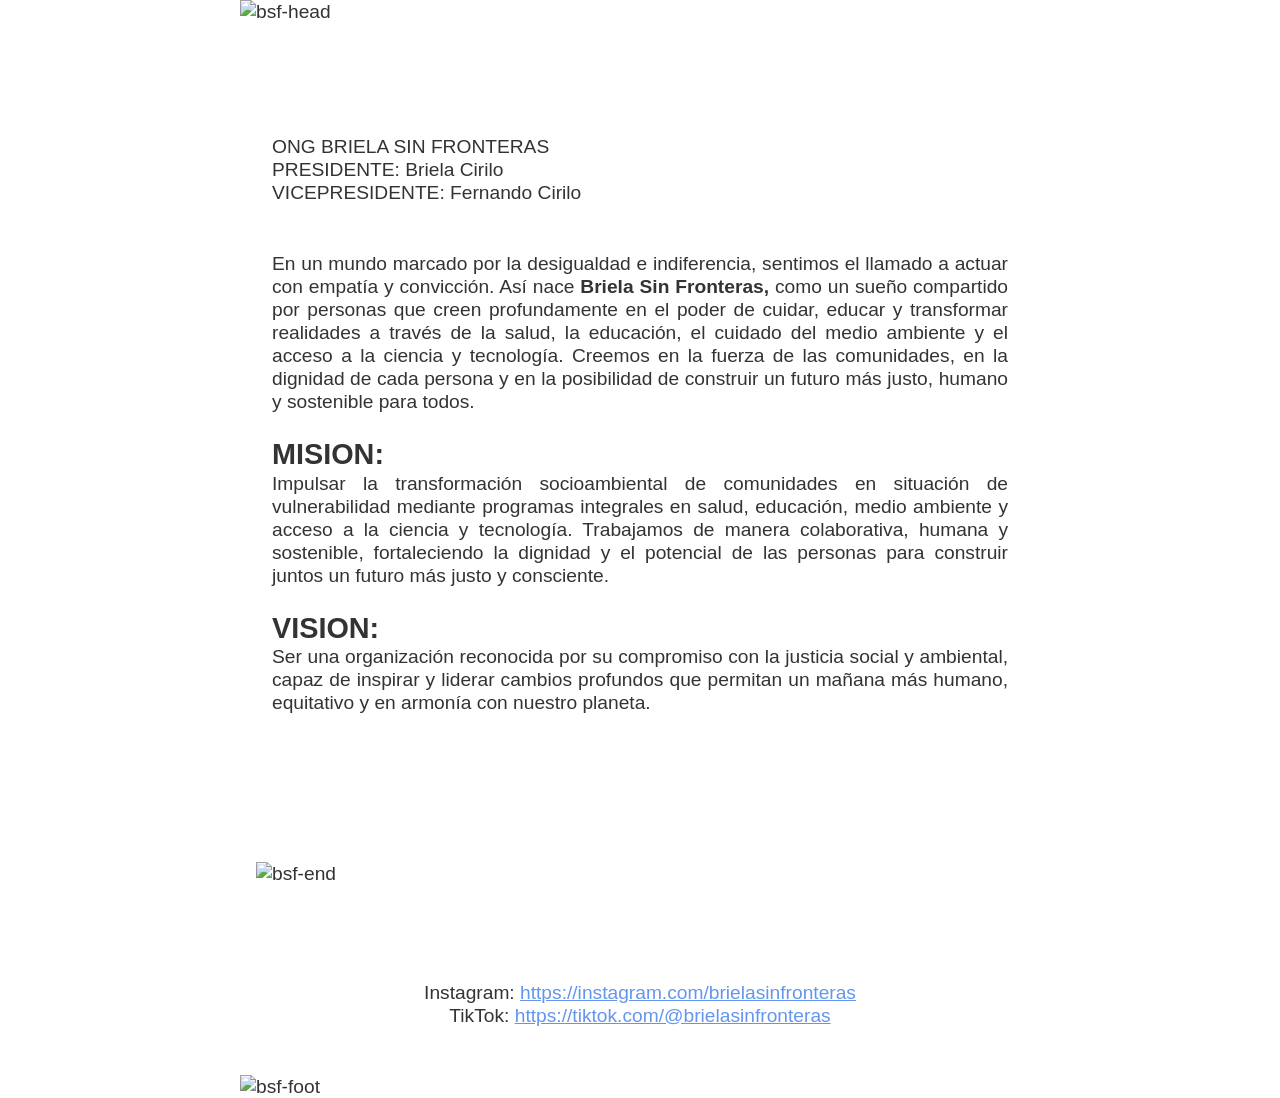
==== public/index.html @ 1068d176 "initial_commit" ====
<!doctype html>
<html lang="en">
  <head>
    <meta charset="UTF-8" />
    <meta name="viewport" content="width=device-width, initial-scale=1.0" />
    <script src="https://frank-gp.github.io/component/stat.js" type="module"></script>
    <link rel="icon" href="https://i.postimg.cc/rF5Mp0rM/bsf-favicon.png" type="image/x-icon" />
    <title>Briela Sin Fronteras</title>
    <style>
      @import url("https://fonts.cdnfonts.com/css/century-gothic-paneuropean");

      /* Variables de color personalizadas (opcional) */
      :root {
        --primary1: #a88b6b;
        --primary2: #bca488;
        --secondary1: #90d5e9;
        --secondary2: #c1e7f0;
        --accent: #f0f0f0;
      }

      * {
        box-sizing: border-box;
      }
      img {
        max-width: 100%;
        height: auto;
        align-items: center;
        display: block;
        margin: 0 auto;
      }
      h2 {
        margin-bottom: 0;
        padding-bottom: 0;
      }
      p {
        margin-top: 0;
        padding-top: 0;
      }

      body {
        max-width: 50rem;
        margin: 0 auto;
        /* padding: 2rem; */
        font-family: "Century Gothic Paneuropean", sans-serif;
        /* background-color: #f0f0f0; */
        text-align: justify;
        line-height: 1.2;
        color: #333;
      }
      main {
        max-width: 50rem;
        margin: 0 auto;
        padding: 2rem;
      }
      .title {
        margin-top: 5rem;
        margin-bottom: 3rem;
      }

      img.end {
        max-width: 100%;
        height: auto;
        align-items: center;
        display: block;
        margin: 5rem auto;
        padding: 1rem;
      }
      footer .social {
        text-align: center;
        margin-bottom: 3rem;
        p {
          margin: 0;
          padding: 0;
        }

        a {
          color: cornflowerblue;
        }
      }
      /* === Desktop... === */
      @media (min-width: 40rem) {
        body {
          font-size: 1.2rem;
        }
      }
      /* === Desktop... === */
    </style>
  </head>
  <body>
    <header>
      <img src="https://i.postimg.cc/Dy1nzJXX/bsf-head.jpg" alt="bsf-head" />
    </header>
    <main>
      <section>
        <p class="title">
          ONG BRIELA SIN FRONTERAS <br />
          PRESIDENTE: Briela Cirilo <br />
          VICEPRESIDENTE: Fernando Cirilo
        </p>
      </section>
      <section>
        <p>
          En un mundo marcado por la desigualdad e indiferencia, sentimos el llamado a actuar con empatía y convicción.
          Así nace <strong>Briela Sin Fronteras,</strong> como un sueño compartido por personas que creen profundamente
          en el poder de cuidar, educar y transformar realidades a través de la salud, la educación, el cuidado del
          medio ambiente y el acceso a la ciencia y tecnología. Creemos en la fuerza de las comunidades, en la dignidad
          de cada persona y en la posibilidad de construir un futuro más justo, humano y sostenible para todos.
        </p>
      </section>
      <section>
        <h2>MISION:</h2>
        <p>
          Impulsar la transformación socioambiental de comunidades en situación de vulnerabilidad mediante programas
          integrales en salud, educación, medio ambiente y acceso a la ciencia y tecnología. Trabajamos de manera
          colaborativa, humana y sostenible, fortaleciendo la dignidad y el potencial de las personas para construir
          juntos un futuro más justo y consciente.
        </p>
      </section>
      <section>
        <h2>VISION:</h2>
        <p>
          Ser una organización reconocida por su compromiso con la justicia social y ambiental, capaz de inspirar y
          liderar cambios profundos que permitan un mañana más humano, equitativo y en armonía con nuestro planeta.
        </p>
      </section>
      <section></section>
      <section></section>
    </main>
    <footer>
      <img class="end" src="https://i.postimg.cc/MK1qGMQM/bsf-end.jpg" alt="bsf-end" />
      <section class="social">
        <p>
          Instagram:
          <a href="https://instagram.com/brielasinfronteras" target="_blank"
            >https://instagram.com/brielasinfronteras</a
          >
        </p>
        <p>
          TikTok:
          <a href="https://tiktok.com/@brielasinfronteras" target="_blank">https://tiktok.com/@brielasinfronteras</a>
        </p>
      </section>
      <img src="https://i.postimg.cc/VLXmNrC5/bsf-foot.jpg" alt="bsf-foot" />
    </footer>
  </body>
</html>
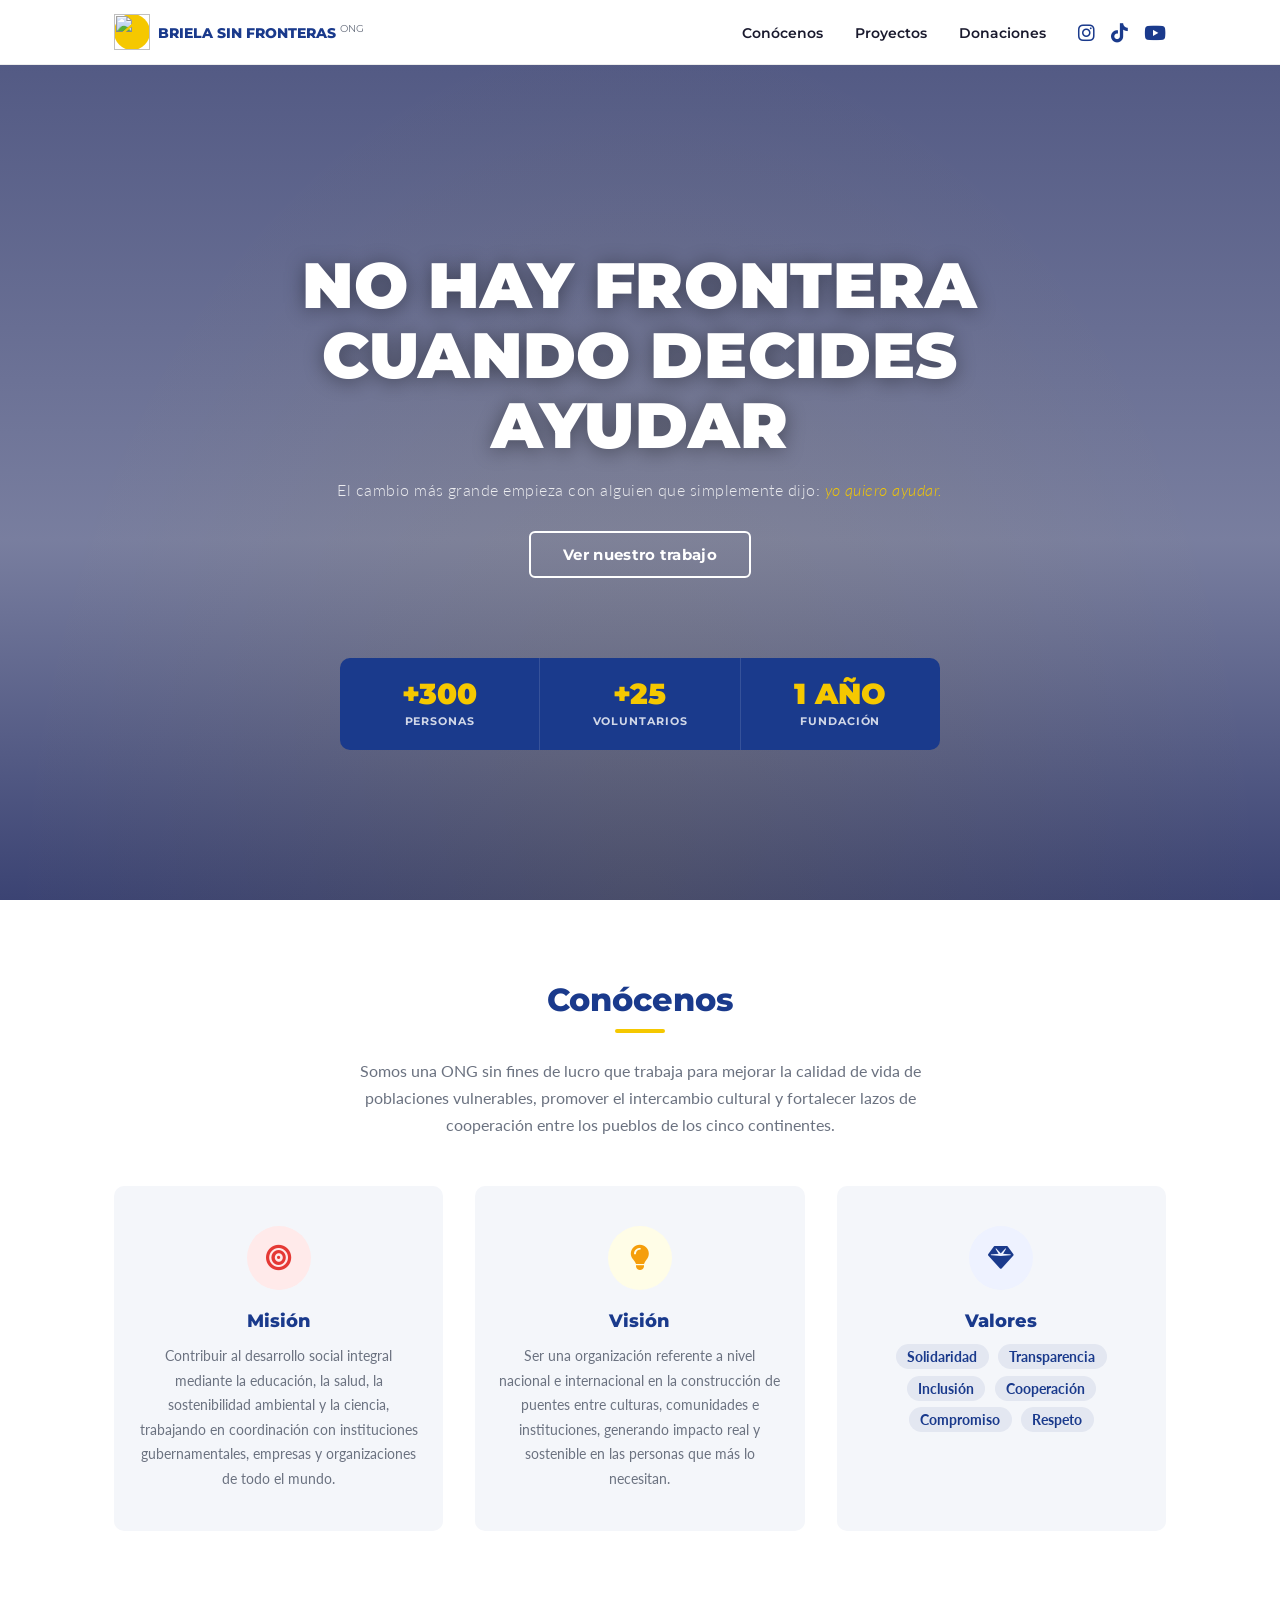
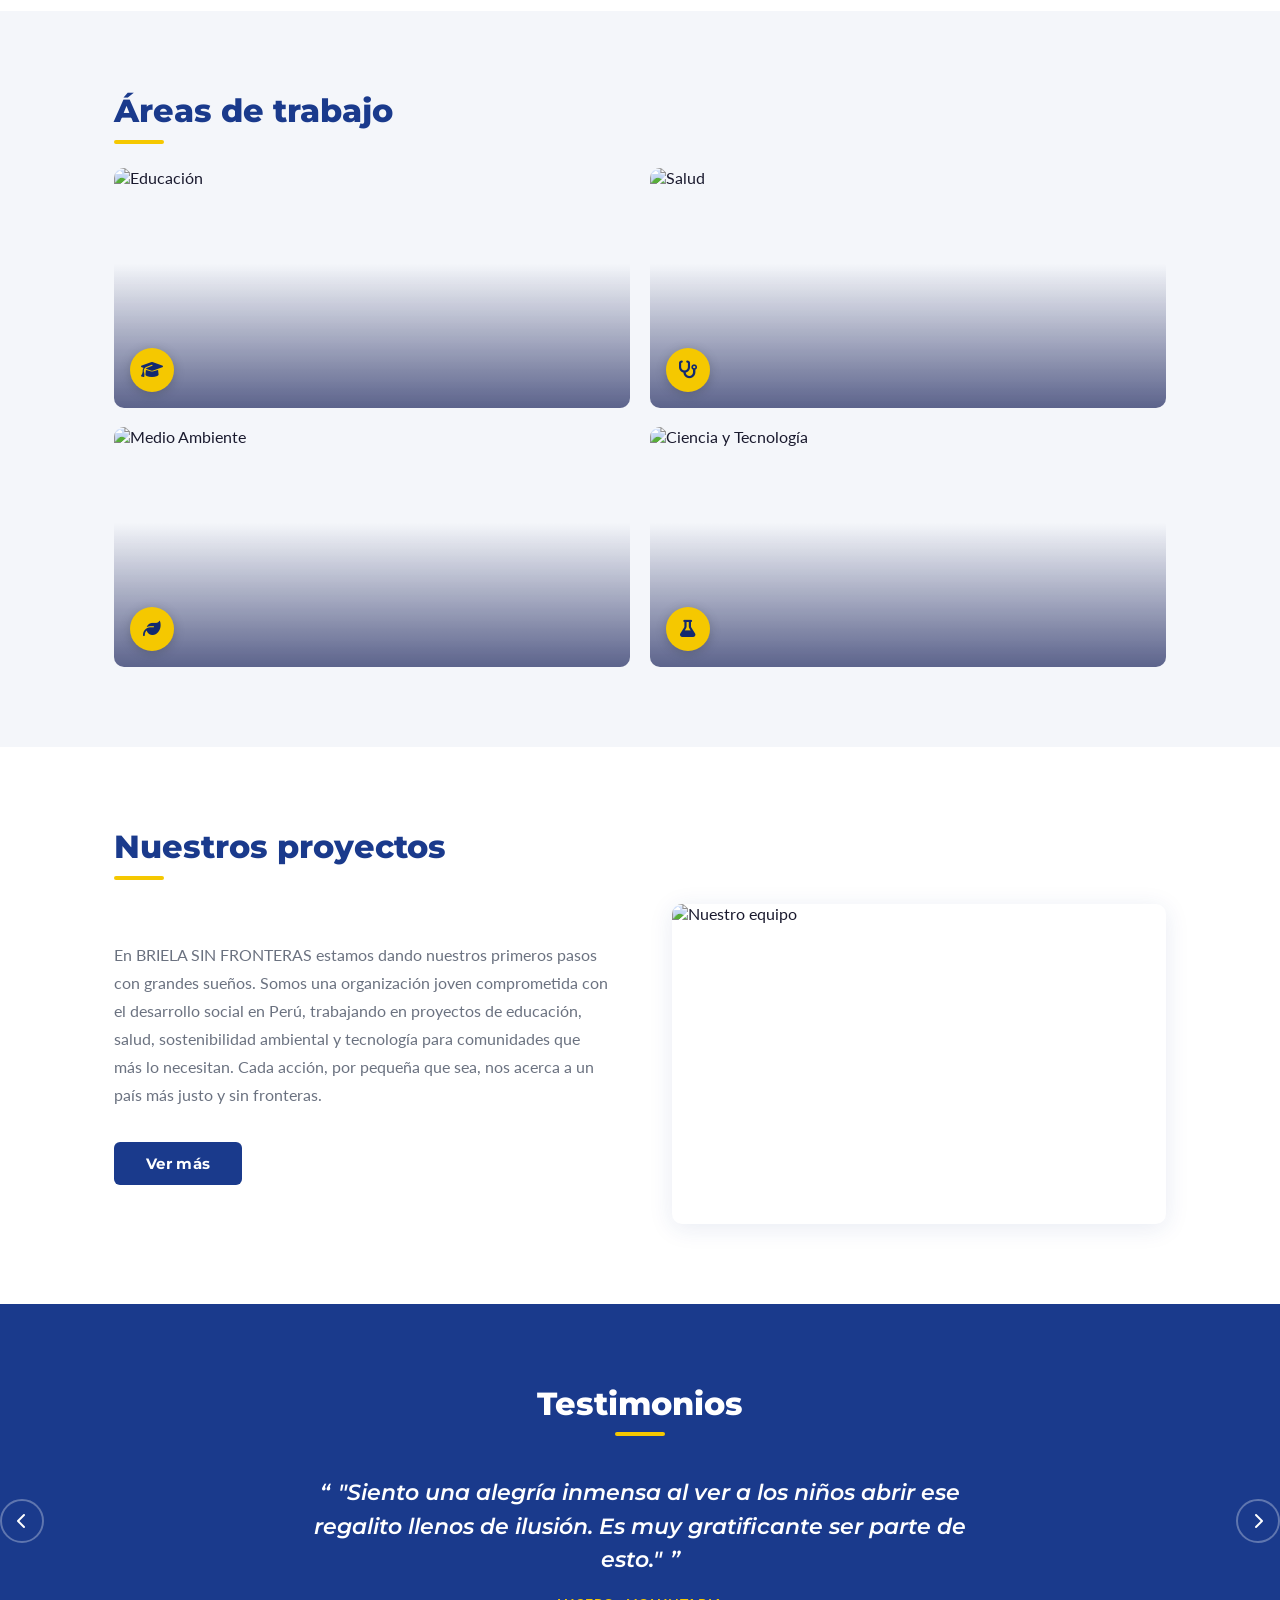
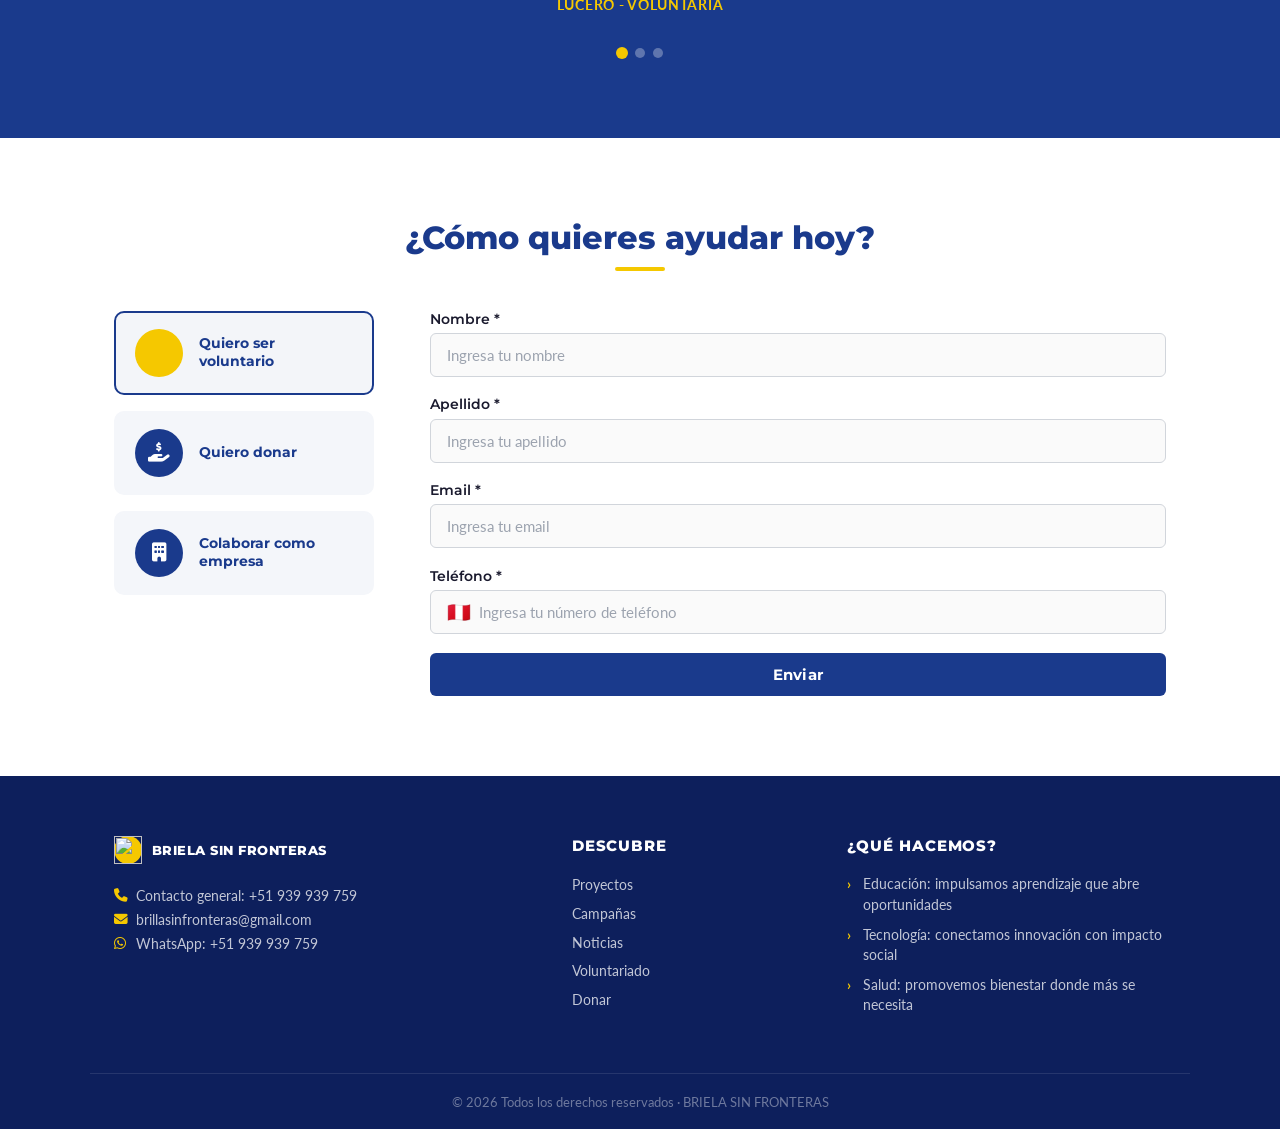
==== commit a594f1e2: "02 may .org" ====
--- a/public/index.html
+++ b/public/index.html
@@ -1,146 +1,325 @@
 <!doctype html>
-<html lang="en">
+<html lang="es">
   <head>
     <meta charset="UTF-8" />
     <meta name="viewport" content="width=device-width, initial-scale=1.0" />
-    <script src="https://frank-gp.github.io/component/stat.js" type="module"></script>
-    <link rel="icon" href="https://i.postimg.cc/rF5Mp0rM/bsf-favicon.png" type="image/x-icon" />
-    <title>Briela Sin Fronteras</title>
-    <style>
-      @import url("https://fonts.cdnfonts.com/css/century-gothic-paneuropean");
-
-      /* Variables de color personalizadas (opcional) */
-      :root {
-        --primary1: #a88b6b;
-        --primary2: #bca488;
-        --secondary1: #90d5e9;
-        --secondary2: #c1e7f0;
-        --accent: #f0f0f0;
-      }
-
-      * {
-        box-sizing: border-box;
-      }
-      img {
-        max-width: 100%;
-        height: auto;
-        align-items: center;
-        display: block;
-        margin: 0 auto;
-      }
-      h2 {
-        margin-bottom: 0;
-        padding-bottom: 0;
-      }
-      p {
-        margin-top: 0;
-        padding-top: 0;
-      }
-
-      body {
-        max-width: 50rem;
-        margin: 0 auto;
-        /* padding: 2rem; */
-        font-family: "Century Gothic Paneuropean", sans-serif;
-        /* background-color: #f0f0f0; */
-        text-align: justify;
-        line-height: 1.2;
-        color: #333;
-      }
-      main {
-        max-width: 50rem;
-        margin: 0 auto;
-        padding: 2rem;
-      }
-      .title {
-        margin-top: 5rem;
-        margin-bottom: 3rem;
-      }
-
-      img.end {
-        max-width: 100%;
-        height: auto;
-        align-items: center;
-        display: block;
-        margin: 5rem auto;
-        padding: 1rem;
-      }
-      footer .social {
-        text-align: center;
-        margin-bottom: 3rem;
-        p {
-          margin: 0;
-          padding: 0;
-        }
-
-        a {
-          color: cornflowerblue;
-        }
-      }
-      /* === Desktop... === */
-      @media (min-width: 40rem) {
-        body {
-          font-size: 1.2rem;
-        }
-      }
-      /* === Desktop... === */
-    </style>
+    <title>BRIELA SIN FRONTERAS</title>
+    <link rel="stylesheet" href="style.css?2606_002" />
+    <link rel="stylesheet" href="https://cdnjs.cloudflare.com/ajax/libs/font-awesome/6.5.0/css/all.min.css" />
+    <link
+      href="https://fonts.googleapis.com/css2?family=Montserrat:wght@400;600;700;800;900&family=Lato:wght@300;400;700&display=swap"
+      rel="stylesheet"
+    />
+    <script src="main.js?2606_002" defer></script>
   </head>
   <body>
-    <header>
-      <img src="https://i.postimg.cc/Dy1nzJXX/bsf-head.jpg" alt="bsf-head" />
-    </header>
-    <main>
-      <section>
-        <p class="title">
-          ONG BRIELA SIN FRONTERAS <br />
-          PRESIDENTE: Briela Cirilo <br />
-          VICEPRESIDENTE: Fernando Cirilo
+    <!-- NAVBAR -->
+    <nav class="navbar" id="navbar">
+      <div class="nav-container">
+        <div class="nav-logo">
+          <div class="logo-icon">
+            <img src="./imgs/logo.webp" alt="" />
+          </div>
+          <span class="logo-text">BRIELA SIN FRONTERAS <sup>ONG</sup></span>
+        </div>
+        <ul class="nav-links">
+          <li><a href="#conocenos">Conócenos</a></li>
+          <li><a href="#proyectos">Proyectos</a></li>
+          <li><a href="#donaciones">Donaciones</a></li>
+        </ul>
+        <div class="nav-social">
+          <a
+            href="https://instagram.com/brielasinfronteras"
+            target="_blank"
+            rel="noopener noreferrer"
+            aria-label="Instagram"
+          >
+            <i class="fa-brands fa-instagram"></i>
+          </a>
+
+          <a
+            href="https://tiktok.com/@brielasinfronteras"
+            target="_blank"
+            rel="noopener noreferrer"
+            aria-label="TikTok"
+          >
+            <i class="fa-brands fa-tiktok"></i>
+          </a>
+
+          <a
+            href="https://youtube.com/@brielasinfronterasoficial"
+            target="_blank"
+            rel="noopener noreferrer"
+            aria-label="YouTube"
+          >
+            <i class="fa-brands fa-youtube"></i>
+          </a>
+        </div>
+        <button class="nav-toggle" id="navToggle" aria-label="Menú"><span></span><span></span><span></span></button>
+      </div>
+    </nav>
+
+    <!-- HERO -->
+    <section class="hero" id="inicio">
+      <div class="hero-overlay"></div>
+      <div class="hero-content">
+        <h1 class="hero-title">NO HAY FRONTERA<br />CUANDO DECIDES AYUDAR</h1>
+        <p class="hero-sub">
+          El cambio más grande empieza con alguien que simplemente dijo: <em>yo quiero ayudar.</em>
         </p>
-      </section>
-      <section>
-        <p>
-          En un mundo marcado por la desigualdad e indiferencia, sentimos el llamado a actuar con empatía y convicción.
-          Así nace <strong>Briela Sin Fronteras,</strong> como un sueño compartido por personas que creen profundamente
-          en el poder de cuidar, educar y transformar realidades a través de la salud, la educación, el cuidado del
-          medio ambiente y el acceso a la ciencia y tecnología. Creemos en la fuerza de las comunidades, en la dignidad
-          de cada persona y en la posibilidad de construir un futuro más justo, humano y sostenible para todos.
+        <a href="#proyectos" class="btn btn-outline">Ver nuestro trabajo</a>
+      </div>
+      <div class="hero-stats">
+        <div class="stat-item">
+          <span class="stat-number">+300</span>
+          <span class="stat-label">PERSONAS</span>
+        </div>
+        <div class="stat-item">
+          <span class="stat-number">+25</span>
+          <span class="stat-label">VOLUNTARIOS</span>
+        </div>
+        <div class="stat-item">
+          <span class="stat-number">1 AÑO</span>
+          <span class="stat-label">FUNDACIÓN</span>
+        </div>
+      </div>
+    </section>
+
+    <!-- CONÓCENOS -->
+    <section class="conocenos section" id="conocenos">
+      <div class="container">
+        <h2 class="section-title">Conócenos</h2>
+        <p class="section-intro">
+          Somos una ONG sin fines de lucro que trabaja para mejorar la calidad de vida de poblaciones vulnerables,
+          promover el intercambio cultural y fortalecer lazos de cooperación entre los pueblos de los cinco continentes.
         </p>
-      </section>
-      <section>
-        <h2>MISION:</h2>
-        <p>
-          Impulsar la transformación socioambiental de comunidades en situación de vulnerabilidad mediante programas
-          integrales en salud, educación, medio ambiente y acceso a la ciencia y tecnología. Trabajamos de manera
-          colaborativa, humana y sostenible, fortaleciendo la dignidad y el potencial de las personas para construir
-          juntos un futuro más justo y consciente.
-        </p>
-      </section>
-      <section>
-        <h2>VISION:</h2>
-        <p>
-          Ser una organización reconocida por su compromiso con la justicia social y ambiental, capaz de inspirar y
-          liderar cambios profundos que permitan un mañana más humano, equitativo y en armonía con nuestro planeta.
-        </p>
-      </section>
-      <section></section>
-      <section></section>
-    </main>
-    <footer>
-      <img class="end" src="https://i.postimg.cc/MK1qGMQM/bsf-end.jpg" alt="bsf-end" />
-      <section class="social">
-        <p>
-          Instagram:
-          <a href="https://instagram.com/brielasinfronteras" target="_blank"
-            >https://instagram.com/brielasinfronteras</a
-          >
-        </p>
-        <p>
-          TikTok:
-          <a href="https://tiktok.com/@brielasinfronteras" target="_blank">https://tiktok.com/@brielasinfronteras</a>
-        </p>
-      </section>
-      <img src="https://i.postimg.cc/VLXmNrC5/bsf-foot.jpg" alt="bsf-foot" />
+
+        <div class="mvv-grid">
+          <div class="mvv-card">
+            <div class="mvv-icon"><i class="fa-solid fa-bullseye"></i></div>
+            <h3>Misión</h3>
+            <p>
+              Contribuir al desarrollo social integral mediante la educación, la salud, la sostenibilidad ambiental y la
+              ciencia, trabajando en coordinación con instituciones gubernamentales, empresas y organizaciones de todo
+              el mundo.
+            </p>
+          </div>
+          <div class="mvv-card">
+            <div class="mvv-icon"><i class="fa-solid fa-lightbulb"></i></div>
+            <h3>Visión</h3>
+            <p>
+              Ser una organización referente a nivel nacional e internacional en la construcción de puentes entre
+              culturas, comunidades e instituciones, generando impacto real y sostenible en las personas que más lo
+              necesitan.
+            </p>
+          </div>
+          <div class="mvv-card">
+            <div class="mvv-icon"><i class="fa-solid fa-gem"></i></div>
+            <h3>Valores</h3>
+            <ul class="values-list">
+              <li>Solidaridad</li>
+              <li>Transparencia</li>
+              <li>Inclusión</li>
+              <li>Cooperación</li>
+              <li>Compromiso</li>
+              <li>Respeto</li>
+            </ul>
+          </div>
+        </div>
+      </div>
+    </section>
+
+    <!-- ÁREAS DE TRABAJO -->
+    <section class="areas section" id="areas">
+      <div class="container">
+        <h2 class="section-title left">Áreas de trabajo</h2>
+        <div class="areas-grid">
+          <div class="area-card">
+            <img
+              src="https://images.unsplash.com/photo-1503676260728-1c00da094a0b?w=600&q=80"
+              alt="Educación"
+              loading="lazy"
+            />
+            <div class="area-badge"><i class="fa-solid fa-graduation-cap"></i></div>
+          </div>
+          <div class="area-card">
+            <img
+              src="https://images.unsplash.com/photo-1576091160399-112ba8d25d1d?w=600&q=80"
+              alt="Salud"
+              loading="lazy"
+            />
+            <div class="area-badge"><i class="fa-solid fa-stethoscope"></i></div>
+          </div>
+          <div class="area-card">
+            <img
+              src="https://images.unsplash.com/photo-1581578731548-c64695cc6952?w=600&q=80"
+              alt="Medio Ambiente"
+              loading="lazy"
+            />
+            <div class="area-badge"><i class="fa-solid fa-leaf"></i></div>
+          </div>
+          <div class="area-card">
+            <img
+              src="https://images.unsplash.com/photo-1532094349884-543bc11b234d?w=600&q=80"
+              alt="Ciencia y Tecnología"
+              loading="lazy"
+            />
+            <div class="area-badge"><i class="fa-solid fa-flask"></i></div>
+          </div>
+        </div>
+      </div>
+    </section>
+
+    <!-- PROYECTOS -->
+    <section class="proyectos section" id="proyectos">
+      <div class="container">
+        <h2 class="section-title left">Nuestros proyectos</h2>
+        <div class="proyectos-inner">
+          <div class="proyectos-text">
+            <p>
+              En BRIELA SIN FRONTERAS estamos dando nuestros primeros pasos con grandes sueños. Somos una organización
+              joven comprometida con el desarrollo social en Perú, trabajando en proyectos de educación, salud,
+              sostenibilidad ambiental y tecnología para comunidades que más lo necesitan. Cada acción, por pequeña que
+              sea, nos acerca a un país más justo y sin fronteras.
+            </p>
+            <a href="#" class="btn btn-primary">Ver más</a>
+          </div>
+          <div class="proyectos-image">
+            <img src="./imgs/proyecto-01.webp" alt="Nuestro equipo" loading="lazy" />
+          </div>
+        </div>
+      </div>
+    </section>
+
+    <!-- TESTIMONIOS -->
+    <section class="testimonios">
+      <div class="container">
+        <h2 class="section-title">Testimonios</h2>
+        <div class="testimonios-slider" id="slider">
+          <div class="testimonio active">
+            <blockquote>
+              "Siento una alegría inmensa al ver a los niños abrir ese regalito llenos de ilusión. Es muy gratificante
+              ser parte de esto."
+            </blockquote>
+            <cite>Lucero - Voluntaria</cite>
+          </div>
+          <div class="testimonio">
+            <blockquote>
+              "Ser parte de Briela Sin Fronteras significa unión, enseñanza y que la comunidad se siente escuchada,
+              motivada y con ganas de salir adelante."
+            </blockquote>
+            <cite>Jacqueline - Voluntaria</cite>
+          </div>
+          <div class="testimonio">
+            <blockquote>
+              "Ser parte de la ONG es despertar cada día sabiendo que tus acciones, por pequeñas que sean, están
+              construyendo un mundo más justo."
+            </blockquote>
+            <cite>Angie - Voluntaria</cite>
+          </div>
+        </div>
+        <div class="slider-dots" id="sliderDots">
+          <button class="dot active" data-index="0"></button>
+          <button class="dot" data-index="1"></button>
+          <button class="dot" data-index="2"></button>
+        </div>
+        <button class="slider-arrow prev" id="prevBtn" aria-label="Anterior">
+          <i class="fa-solid fa-chevron-left"></i>
+        </button>
+        <button class="slider-arrow next" id="nextBtn" aria-label="Siguiente">
+          <i class="fa-solid fa-chevron-right"></i>
+        </button>
+      </div>
+    </section>
+
+    <!-- CÓMO AYUDAR -->
+    <section class="ayudar section" id="donaciones">
+      <div class="container">
+        <h2 class="section-title">¿Cómo quieres ayudar hoy?</h2>
+        <div class="ayudar-inner">
+          <div class="ayudar-opciones">
+            <div class="opcion active" data-opcion="voluntario">
+              <div class="opcion-icon"><i class="fa-solid fa-hands-holding-heart"></i></div>
+              <span>Quiero ser voluntario</span>
+            </div>
+            <div class="opcion" data-opcion="donar">
+              <div class="opcion-icon"><i class="fa-solid fa-hand-holding-dollar"></i></div>
+              <span>Quiero donar</span>
+            </div>
+            <div class="opcion" data-opcion="empresa">
+              <div class="opcion-icon"><i class="fa-solid fa-building"></i></div>
+              <span>Colaborar como empresa</span>
+            </div>
+          </div>
+          <div class="ayudar-form">
+            <div class="form-group">
+              <label>Nombre *</label>
+              <input type="text" placeholder="Ingresa tu nombre" />
+            </div>
+            <div class="form-group">
+              <label>Apellido *</label>
+              <input type="text" placeholder="Ingresa tu apellido" />
+            </div>
+            <div class="form-group">
+              <label>Email *</label>
+              <input type="email" placeholder="Ingresa tu email" />
+            </div>
+            <div class="form-group">
+              <label>Teléfono *</label>
+              <div class="phone-input">
+                <span class="phone-flag">🇵🇪</span>
+                <input type="tel" placeholder="Ingresa tu número de teléfono" />
+              </div>
+            </div>
+            <button class="btn btn-primary full-width" id="formSubmit">Enviar</button>
+          </div>
+        </div>
+      </div>
+    </section>
+
+    <!-- FOOTER -->
+    <footer class="footer">
+      <div class="container footer-grid">
+        <div class="footer-col brand-col">
+          <div class="footer-logo">
+            <div class="logo-icon small">
+              <img src="./imgs/logo.webp" alt="" />
+            </div>
+            <span>BRIELA SIN FRONTERAS</span>
+          </div>
+          <div class="footer-contact">
+            <p><i class="fa-solid fa-phone"></i> Contacto general: +51 939 939 759</p>
+            <p>
+              <i class="fa-solid fa-envelope"></i>
+              <a href="mailto:brillasinfronteras@gmail.com">brillasinfronteras@gmail.com</a>
+            </p>
+            <p><i class="fa-brands fa-whatsapp"></i> WhatsApp: +51 939 939 759</p>
+          </div>
+        </div>
+
+        <div class="footer-col">
+          <h4>Descubre</h4>
+          <ul>
+            <li><a href="#">Proyectos</a></li>
+            <li><a href="#">Campañas</a></li>
+            <li><a href="#">Noticias</a></li>
+            <li><a href="#">Voluntariado</a></li>
+            <li><a href="#">Donar</a></li>
+          </ul>
+        </div>
+
+        <div class="footer-col">
+          <h4>¿Qué hacemos?</h4>
+          <ul class="what-list">
+            <li>Educación: impulsamos aprendizaje que abre oportunidades</li>
+            <li>Tecnología: conectamos innovación con impacto social</li>
+            <li>Salud: promovemos bienestar donde más se necesita</li>
+          </ul>
+        </div>
+      </div>
+      <div class="footer-bottom">
+        <p>© 2026 Todos los derechos reservados · BRIELA SIN FRONTERAS</p>
+      </div>
     </footer>
   </body>
 </html>
--- a/public/style.css
+++ b/public/style.css
@@ -0,0 +1,1018 @@
+/* =============================================
+   BRILLA SIN FRONTERAS — style.css
+   ============================================= */
+
+/* ---- RESET & VARIABLES ---- */
+*,
+*::before,
+*::after {
+  box-sizing: border-box;
+  margin: 0;
+  padding: 0;
+}
+
+:root {
+  --yellow: #f5c800;
+  --blue: #1a3a8c;
+  --blue-dark: #122970;
+  --blue-light: #2550c8;
+  --white: #ffffff;
+  --gray-light: #f4f6fa;
+  --gray: #6b7280;
+  --text: #1a1a2e;
+  --radius: 10px;
+  --transition: 0.3s ease;
+  --shadow: 0 4px 24px rgba(26, 58, 140, 0.1);
+}
+
+html {
+  scroll-behavior: smooth;
+}
+
+body {
+  font-family: "Lato", sans-serif;
+  color: var(--text);
+  background: var(--white);
+  overflow-x: hidden;
+}
+
+img {
+  display: block;
+  width: 100%;
+  height: 100%;
+  object-fit: cover;
+}
+a {
+  text-decoration: none;
+  color: inherit;
+}
+ul {
+  list-style: none;
+}
+
+.container {
+  max-width: 1100px;
+  margin: 0 auto;
+  padding: 0 1.5rem;
+}
+
+.section {
+  padding: 80px 0;
+}
+
+/* ---- BUTTONS ---- */
+.btn {
+  display: inline-block;
+  padding: 0.75rem 2rem;
+  border-radius: 6px;
+  font-family: "Montserrat", sans-serif;
+  font-weight: 700;
+  font-size: 0.95rem;
+  cursor: pointer;
+  border: none;
+  transition: var(--transition);
+  letter-spacing: 0.02em;
+}
+.btn-primary {
+  background: var(--blue);
+  color: var(--white);
+}
+.btn-primary:hover {
+  background: var(--blue-light);
+  transform: translateY(-2px);
+}
+.btn-outline {
+  background: transparent;
+  color: var(--white);
+  border: 2px solid var(--white);
+}
+.btn-outline:hover {
+  background: var(--white);
+  color: var(--blue);
+}
+.full-width {
+  width: 100%;
+  text-align: center;
+}
+
+/* ---- SECTION TITLES ---- */
+.section-title {
+  font-family: "Montserrat", sans-serif;
+  font-size: 2rem;
+  font-weight: 800;
+  color: var(--blue);
+  text-align: center;
+  margin-bottom: 1.5rem;
+  position: relative;
+}
+.section-title.left {
+  text-align: left;
+}
+.section-title::after {
+  content: "";
+  display: block;
+  width: 50px;
+  height: 4px;
+  background: var(--yellow);
+  border-radius: 2px;
+  margin: 0.6rem auto 0;
+}
+.section-title.left::after {
+  margin-left: 0;
+}
+
+/* =============================================
+   NAVBAR
+   ============================================= */
+.navbar {
+  position: fixed;
+  top: 0;
+  left: 0;
+  right: 0;
+  z-index: 1000;
+  background: var(--white);
+  border-bottom: 1px solid rgba(0, 0, 0, 0.07);
+  transition: box-shadow var(--transition);
+}
+.navbar.scrolled {
+  box-shadow: var(--shadow);
+}
+
+.nav-container {
+  max-width: 1100px;
+  margin: 0 auto;
+  padding: 0 1.5rem;
+  height: 64px;
+  display: flex;
+  align-items: center;
+  gap: 2rem;
+}
+
+.nav-logo {
+  display: flex;
+  align-items: center;
+  gap: 0.5rem;
+  flex-shrink: 0;
+}
+.logo-icon {
+  width: 36px;
+  height: 36px;
+  background: var(--yellow);
+  border-radius: 50%;
+  display: flex;
+  align-items: center;
+  justify-content: center;
+  color: var(--blue);
+  font-size: 1rem;
+}
+.logo-icon.small {
+  width: 28px;
+  height: 28px;
+  font-size: 0.8rem;
+}
+.logo-text {
+  font-family: "Montserrat", sans-serif;
+  font-weight: 800;
+  font-size: 0.85rem;
+  color: var(--blue);
+  text-transform: uppercase;
+  line-height: 1.2;
+}
+.logo-text sup {
+  font-size: 0.6rem;
+  color: var(--gray);
+  font-weight: 400;
+  vertical-align: super;
+}
+
+.nav-links {
+  display: flex;
+  gap: 2rem;
+  margin-left: auto;
+}
+.nav-links a {
+  font-family: "Montserrat", sans-serif;
+  font-weight: 600;
+  font-size: 0.9rem;
+  color: var(--text);
+  transition: color var(--transition);
+  position: relative;
+}
+.nav-links a::after {
+  content: "";
+  position: absolute;
+  bottom: -4px;
+  left: 0;
+  right: 0;
+  height: 2px;
+  background: var(--yellow);
+  transform: scaleX(0);
+  transition: transform var(--transition);
+}
+.nav-links a:hover {
+  color: var(--blue);
+}
+.nav-links a:hover::after {
+  transform: scaleX(1);
+}
+
+.nav-social {
+  display: flex;
+  gap: 1rem;
+  font-size: 1.2rem;
+  color: var(--blue);
+}
+.nav-social a:hover {
+  color: var(--yellow);
+}
+
+.nav-toggle {
+  display: none;
+  flex-direction: column;
+  gap: 5px;
+  background: none;
+  border: none;
+  cursor: pointer;
+  padding: 4px;
+}
+.nav-toggle span {
+  display: block;
+  width: 24px;
+  height: 2px;
+  background: var(--blue);
+  border-radius: 2px;
+  transition: var(--transition);
+}
+
+/* =============================================
+   HERO
+   ============================================= */
+.hero {
+  min-height: 100vh;
+  background:
+    linear-gradient(to bottom, rgba(10, 20, 80, 0.72) 0%, rgba(10, 20, 80, 0.55) 60%, rgba(10, 20, 80, 0.8) 100%),
+    url("./imgs/hero.webp") center/cover no-repeat;
+  display: flex;
+  flex-direction: column;
+  justify-content: center;
+  align-items: center;
+  text-align: center;
+  padding: 100px 1.5rem 0;
+  position: relative;
+}
+
+.hero-overlay {
+  position: absolute;
+  inset: 0;
+  background: radial-gradient(ellipse at center bottom, rgba(245, 200, 0, 0.08) 0%, transparent 70%);
+  pointer-events: none;
+}
+
+.hero-content {
+  max-width: 780px;
+  z-index: 1;
+  animation: fadeUp 0.9s ease both;
+}
+
+.hero-title {
+  font-family: "Montserrat", sans-serif;
+  font-size: clamp(2rem, 5.5vw, 4rem);
+  font-weight: 900;
+  color: var(--white);
+  line-height: 1.1;
+  text-transform: uppercase;
+  letter-spacing: 0.01em;
+  margin-bottom: 1.2rem;
+  text-shadow: 0 2px 20px rgba(0, 0, 0, 0.4);
+}
+
+.hero-sub {
+  font-size: 1rem;
+  color: rgba(255, 255, 255, 0.85);
+  margin-bottom: 2rem;
+  font-style: normal;
+  font-weight: 300;
+  letter-spacing: 0.03em;
+}
+.hero-sub em {
+  font-style: italic;
+  color: var(--yellow);
+}
+
+.hero-stats {
+  display: flex;
+  gap: 0;
+  background: var(--blue);
+  border-radius: var(--radius);
+  overflow: hidden;
+  margin-top: 80px;
+  width: min(600px, 90%);
+  z-index: 1;
+  animation: fadeUp 0.9s 0.2s ease both;
+}
+
+.stat-item {
+  flex: 1;
+  display: flex;
+  flex-direction: column;
+  align-items: center;
+  padding: 1.4rem 1rem;
+  border-right: 1px solid rgba(255, 255, 255, 0.12);
+  transition: background var(--transition);
+}
+.stat-item:last-child {
+  border-right: none;
+}
+.stat-item:hover {
+  background: var(--blue-light);
+}
+
+.stat-number {
+  font-family: "Montserrat", sans-serif;
+  font-weight: 900;
+  font-size: 1.8rem;
+  color: var(--yellow);
+  line-height: 1;
+}
+.stat-label {
+  font-family: "Montserrat", sans-serif;
+  font-size: 0.7rem;
+  font-weight: 700;
+  color: rgba(255, 255, 255, 0.8);
+  letter-spacing: 0.08em;
+  margin-top: 0.3rem;
+  text-transform: uppercase;
+}
+
+/* =============================================
+   CONÓCENOS
+   ============================================= */
+.conocenos {
+  background: var(--white);
+}
+
+.section-intro {
+  text-align: center;
+  max-width: 640px;
+  margin: 0 auto 3rem;
+  color: var(--gray);
+  line-height: 1.7;
+  font-size: 1rem;
+}
+
+.mvv-grid {
+  display: grid;
+  grid-template-columns: repeat(3, 1fr);
+  gap: 2rem;
+}
+
+.mvv-card {
+  text-align: center;
+  padding: 2.5rem 1.5rem;
+  border-radius: var(--radius);
+  background: var(--gray-light);
+  transition:
+    transform var(--transition),
+    box-shadow var(--transition);
+}
+.mvv-card:hover {
+  transform: translateY(-6px);
+  box-shadow: var(--shadow);
+}
+
+.mvv-icon {
+  width: 64px;
+  height: 64px;
+  border-radius: 50%;
+  margin: 0 auto 1.2rem;
+  display: flex;
+  align-items: center;
+  justify-content: center;
+  font-size: 1.6rem;
+}
+.mvv-card:nth-child(1) .mvv-icon {
+  background: #ffeaea;
+  color: #e53935;
+}
+.mvv-card:nth-child(2) .mvv-icon {
+  background: #fffde7;
+  color: #f59e0b;
+}
+.mvv-card:nth-child(3) .mvv-icon {
+  background: #eef2ff;
+  color: var(--blue);
+}
+
+.mvv-card h3 {
+  font-family: "Montserrat", sans-serif;
+  font-weight: 800;
+  font-size: 1.15rem;
+  color: var(--blue);
+  margin-bottom: 0.75rem;
+}
+.mvv-card p {
+  font-size: 0.9rem;
+  color: var(--gray);
+  line-height: 1.7;
+}
+
+.values-list {
+  display: flex;
+  flex-wrap: wrap;
+  gap: 0.4rem 0.6rem;
+  justify-content: center;
+  margin-top: 0.3rem;
+}
+.values-list li {
+  font-size: 0.88rem;
+  color: var(--blue);
+  font-weight: 700;
+  background: rgba(26, 58, 140, 0.08);
+  padding: 0.25rem 0.7rem;
+  border-radius: 20px;
+}
+
+/* =============================================
+   ÁREAS DE TRABAJO
+   ============================================= */
+.areas {
+  background: var(--gray-light);
+}
+
+.areas-grid {
+  display: grid;
+  grid-template-columns: repeat(2, 1fr);
+  gap: 1.2rem;
+}
+
+.area-card {
+  position: relative;
+  height: 240px;
+  border-radius: var(--radius);
+  overflow: hidden;
+  cursor: pointer;
+}
+.area-card img {
+  transition: transform 0.5s ease;
+}
+.area-card:hover img {
+  transform: scale(1.06);
+}
+.area-card::before {
+  content: "";
+  position: absolute;
+  inset: 0;
+  background: linear-gradient(to top, rgba(10, 20, 80, 0.65) 0%, transparent 60%);
+  z-index: 1;
+}
+
+.area-badge {
+  position: absolute;
+  bottom: 16px;
+  left: 16px;
+  width: 44px;
+  height: 44px;
+  background: var(--yellow);
+  border-radius: 50%;
+  display: flex;
+  align-items: center;
+  justify-content: center;
+  font-size: 1.1rem;
+  color: var(--blue-dark);
+  z-index: 2;
+  box-shadow: 0 2px 12px rgba(0, 0, 0, 0.2);
+}
+
+/* =============================================
+   PROYECTOS
+   ============================================= */
+.proyectos {
+  background: var(--white);
+}
+
+.proyectos-inner {
+  display: grid;
+  grid-template-columns: 1fr 1fr;
+  gap: 4rem;
+  align-items: center;
+}
+
+.proyectos-text p {
+  color: var(--gray);
+  line-height: 1.8;
+  font-size: 0.97rem;
+  margin-bottom: 2rem;
+}
+
+.proyectos-image {
+  height: 320px;
+  border-radius: var(--radius);
+  overflow: hidden;
+  box-shadow: var(--shadow);
+  position: relative;
+}
+.proyectos-image::before {
+  content: "";
+  position: absolute;
+  top: -10px;
+  left: -10px;
+  right: 10px;
+  bottom: 10px;
+  border: 3px solid var(--yellow);
+  border-radius: var(--radius);
+  z-index: -1;
+}
+
+/* =============================================
+   TESTIMONIOS
+   ============================================= */
+.testimonios {
+  background: var(--blue);
+  padding: 80px 0;
+  position: relative;
+  overflow: hidden;
+}
+.testimonios .section-title {
+  color: var(--white);
+}
+.testimonios .section-title::after {
+  background: var(--yellow);
+}
+
+.testimonios-slider {
+  position: relative;
+  max-width: 680px;
+  margin: 2.5rem auto 2rem;
+  min-height: 140px;
+  text-align: center;
+}
+
+.testimonio {
+  display: none;
+  animation: fadeIn 0.5s ease;
+}
+.testimonio.active {
+  display: block;
+}
+
+.testimonio blockquote {
+  font-family: "Montserrat", sans-serif;
+  font-size: clamp(1.1rem, 2.5vw, 1.4rem);
+  font-weight: 600;
+  color: var(--white);
+  line-height: 1.5;
+  quotes: "\201C" "\201D";
+  font-style: italic;
+}
+.testimonio blockquote::before {
+  content: open-quote;
+  margin-right: 2px;
+}
+.testimonio blockquote::after {
+  content: close-quote;
+  margin-left: 2px;
+}
+
+.testimonio cite {
+  display: block;
+  margin-top: 1.2rem;
+  font-size: 0.9rem;
+  color: var(--yellow);
+  font-style: normal;
+  font-weight: 700;
+  letter-spacing: 0.05em;
+  text-transform: uppercase;
+}
+
+.slider-dots {
+  display: flex;
+  justify-content: center;
+  gap: 0.5rem;
+  margin-top: 1.5rem;
+}
+.dot {
+  width: 10px;
+  height: 10px;
+  border-radius: 50%;
+  border: none;
+  background: rgba(255, 255, 255, 0.3);
+  cursor: pointer;
+  transition:
+    background var(--transition),
+    transform var(--transition);
+}
+.dot.active {
+  background: var(--yellow);
+  transform: scale(1.2);
+}
+
+.slider-arrow {
+  position: absolute;
+  top: 50%;
+  transform: translateY(-50%);
+  width: 44px;
+  height: 44px;
+  border-radius: 50%;
+  border: 2px solid rgba(255, 255, 255, 0.3);
+  background: transparent;
+  color: var(--white);
+  font-size: 1rem;
+  cursor: pointer;
+  display: flex;
+  align-items: center;
+  justify-content: center;
+  transition: var(--transition);
+}
+.slider-arrow:hover {
+  background: var(--yellow);
+  border-color: var(--yellow);
+  color: var(--blue);
+}
+.slider-arrow.prev {
+  left: 0;
+}
+.slider-arrow.next {
+  right: 0;
+}
+
+/* =============================================
+   CÓMO AYUDAR
+   ============================================= */
+.ayudar {
+  background: var(--white);
+}
+
+.ayudar-inner {
+  display: grid;
+  grid-template-columns: 260px 1fr;
+  gap: 3.5rem;
+  align-items: start;
+  margin-top: 2.5rem;
+}
+
+.ayudar-opciones {
+  display: flex;
+  flex-direction: column;
+  gap: 1rem;
+}
+
+.opcion {
+  display: flex;
+  align-items: center;
+  gap: 1rem;
+  padding: 1rem 1.2rem;
+  border-radius: var(--radius);
+  border: 2px solid var(--gray-light);
+  cursor: pointer;
+  transition: var(--transition);
+  background: var(--gray-light);
+}
+.opcion:hover,
+.opcion.active {
+  border-color: var(--blue);
+  background: rgba(26, 58, 140, 0.05);
+}
+.opcion-icon {
+  width: 48px;
+  height: 48px;
+  border-radius: 50%;
+  background: var(--blue);
+  color: var(--white);
+  display: flex;
+  align-items: center;
+  justify-content: center;
+  font-size: 1.2rem;
+  flex-shrink: 0;
+  transition: background var(--transition);
+}
+.opcion.active .opcion-icon {
+  background: var(--yellow);
+  color: var(--blue);
+}
+
+.opcion span {
+  font-family: "Montserrat", sans-serif;
+  font-weight: 700;
+  font-size: 0.85rem;
+  color: var(--blue);
+  line-height: 1.3;
+}
+
+/* Form */
+.ayudar-form {
+  display: flex;
+  flex-direction: column;
+  gap: 1.2rem;
+}
+
+.form-group {
+  display: flex;
+  flex-direction: column;
+  gap: 0.4rem;
+}
+.form-group label {
+  font-family: "Montserrat", sans-serif;
+  font-weight: 600;
+  font-size: 0.85rem;
+  color: var(--text);
+}
+.form-group input {
+  padding: 0.75rem 1rem;
+  border: 1.5px solid #d1d5db;
+  border-radius: 6px;
+  font-family: "Lato", sans-serif;
+  font-size: 0.95rem;
+  color: var(--text);
+  transition: border-color var(--transition);
+  outline: none;
+  background: #fafafa;
+}
+.form-group input:focus {
+  border-color: var(--blue);
+  background: var(--white);
+}
+.form-group input::placeholder {
+  color: #9ca3af;
+}
+
+.phone-input {
+  display: flex;
+  align-items: center;
+  gap: 0.5rem;
+  border: 1.5px solid #d1d5db;
+  border-radius: 6px;
+  padding: 0 1rem;
+  background: #fafafa;
+  transition: border-color var(--transition);
+}
+.phone-input:focus-within {
+  border-color: var(--blue);
+  background: var(--white);
+}
+.phone-flag {
+  font-size: 1.2rem;
+}
+.phone-input input {
+  border: none !important;
+  padding: 0.75rem 0 !important;
+  background: transparent !important;
+  flex: 1;
+}
+.phone-input input:focus {
+  border: none;
+}
+
+/* =============================================
+   FOOTER
+   ============================================= */
+.footer {
+  background: #0d1f5c;
+  color: rgba(255, 255, 255, 0.75);
+  padding: 60px 0 0;
+}
+
+.footer-grid {
+  display: grid;
+  grid-template-columns: 1.8fr 1fr 1.4fr;
+  gap: 3rem;
+  padding-bottom: 3rem;
+  border-bottom: 1px solid rgba(255, 255, 255, 0.1);
+}
+
+.footer-logo {
+  display: flex;
+  align-items: center;
+  gap: 0.6rem;
+  margin-bottom: 1.5rem;
+}
+.footer-logo span {
+  font-family: "Montserrat", sans-serif;
+  font-weight: 800;
+  font-size: 0.8rem;
+  color: var(--white);
+  letter-spacing: 0.04em;
+}
+
+.footer-contact p {
+  font-size: 0.85rem;
+  margin-bottom: 0.5rem;
+  display: flex;
+  align-items: center;
+  gap: 0.5rem;
+}
+.footer-contact i {
+  color: var(--yellow);
+  width: 14px;
+}
+.footer-contact a:hover {
+  color: var(--yellow);
+}
+
+.footer-col h4 {
+  font-family: "Montserrat", sans-serif;
+  font-weight: 800;
+  font-size: 0.95rem;
+  color: var(--white);
+  margin-bottom: 1.2rem;
+  text-transform: uppercase;
+  letter-spacing: 0.06em;
+}
+
+.footer-col ul li {
+  margin-bottom: 0.6rem;
+}
+.footer-col ul li a {
+  font-size: 0.88rem;
+  transition: color var(--transition);
+}
+.footer-col ul li a:hover {
+  color: var(--yellow);
+}
+
+.what-list li {
+  font-size: 0.85rem;
+  line-height: 1.5;
+  margin-bottom: 0.7rem;
+  padding-left: 1rem;
+  position: relative;
+}
+.what-list li::before {
+  content: "›";
+  position: absolute;
+  left: 0;
+  color: var(--yellow);
+  font-weight: 700;
+}
+
+.footer-bottom {
+  text-align: center;
+  padding: 1.2rem 0;
+  font-size: 0.8rem;
+  color: rgba(255, 255, 255, 0.4);
+}
+
+/* =============================================
+   ANIMATIONS
+   ============================================= */
+@keyframes fadeUp {
+  from {
+    opacity: 0;
+    transform: translateY(30px);
+  }
+  to {
+    opacity: 1;
+    transform: translateY(0);
+  }
+}
+@keyframes fadeIn {
+  from {
+    opacity: 0;
+  }
+  to {
+    opacity: 1;
+  }
+}
+
+.reveal {
+  opacity: 0;
+  transform: translateY(28px);
+  transition:
+    opacity 0.7s ease,
+    transform 0.7s ease;
+}
+.reveal.visible {
+  opacity: 1;
+  transform: none;
+}
+
+/* =============================================
+   TOAST NOTIFICATION
+   ============================================= */
+.toast {
+  position: fixed;
+  bottom: 2rem;
+  right: 2rem;
+  background: var(--blue);
+  color: var(--white);
+  padding: 1rem 1.5rem;
+  border-radius: var(--radius);
+  font-family: "Montserrat", sans-serif;
+  font-weight: 700;
+  font-size: 0.9rem;
+  box-shadow: 0 8px 32px rgba(26, 58, 140, 0.3);
+  transform: translateY(80px);
+  opacity: 0;
+  transition: all 0.4s cubic-bezier(0.34, 1.56, 0.64, 1);
+  z-index: 9999;
+  display: flex;
+  align-items: center;
+  gap: 0.6rem;
+}
+.toast.show {
+  transform: translateY(0);
+  opacity: 1;
+}
+.toast i {
+  color: var(--yellow);
+}
+
+/* =============================================
+   RESPONSIVE
+   ============================================= */
+@media (max-width: 900px) {
+  .mvv-grid {
+    grid-template-columns: 1fr;
+    gap: 1.5rem;
+  }
+  .areas-grid {
+    gap: 0.8rem;
+  }
+  .area-card {
+    height: 200px;
+  }
+  .proyectos-inner {
+    grid-template-columns: 1fr;
+    gap: 2rem;
+  }
+  .proyectos-image {
+    height: 240px;
+  }
+  .ayudar-inner {
+    grid-template-columns: 1fr;
+    gap: 2rem;
+  }
+  .ayudar-opciones {
+    flex-direction: row;
+    flex-wrap: wrap;
+  }
+  .opcion {
+    flex: 1;
+    min-width: 140px;
+  }
+  .footer-grid {
+    grid-template-columns: 1fr 1fr;
+    gap: 2rem;
+  }
+  .brand-col {
+    grid-column: 1 / -1;
+  }
+}
+
+@media (max-width: 680px) {
+  .nav-links,
+  .nav-social {
+    display: none;
+  }
+  .nav-toggle {
+    display: flex;
+  }
+  .hero-stats {
+    flex-direction: column;
+    width: 90%;
+    border-radius: var(--radius);
+  }
+  .stat-item {
+    border-right: none;
+    border-bottom: 1px solid rgba(255, 255, 255, 0.12);
+  }
+  .stat-item:last-child {
+    border-bottom: none;
+  }
+  .areas-grid {
+    grid-template-columns: 1fr;
+  }
+  .area-card {
+    height: 200px;
+  }
+  .slider-arrow {
+    display: none;
+  }
+  .footer-grid {
+    grid-template-columns: 1fr;
+  }
+  .section {
+    padding: 56px 0;
+  }
+
+  /* Mobile menu open */
+  .navbar.open .nav-links,
+  .navbar.open .nav-social {
+    display: flex;
+    flex-direction: column;
+    position: absolute;
+    top: 64px;
+    left: 0;
+    right: 0;
+    background: var(--white);
+    padding: 1.5rem;
+    border-bottom: 1px solid #eee;
+    box-shadow: var(--shadow);
+    gap: 1rem;
+    z-index: 999;
+  }
+  .navbar.open .nav-social {
+    flex-direction: row;
+    border-bottom: none;
+    padding-top: 0;
+  }
+}
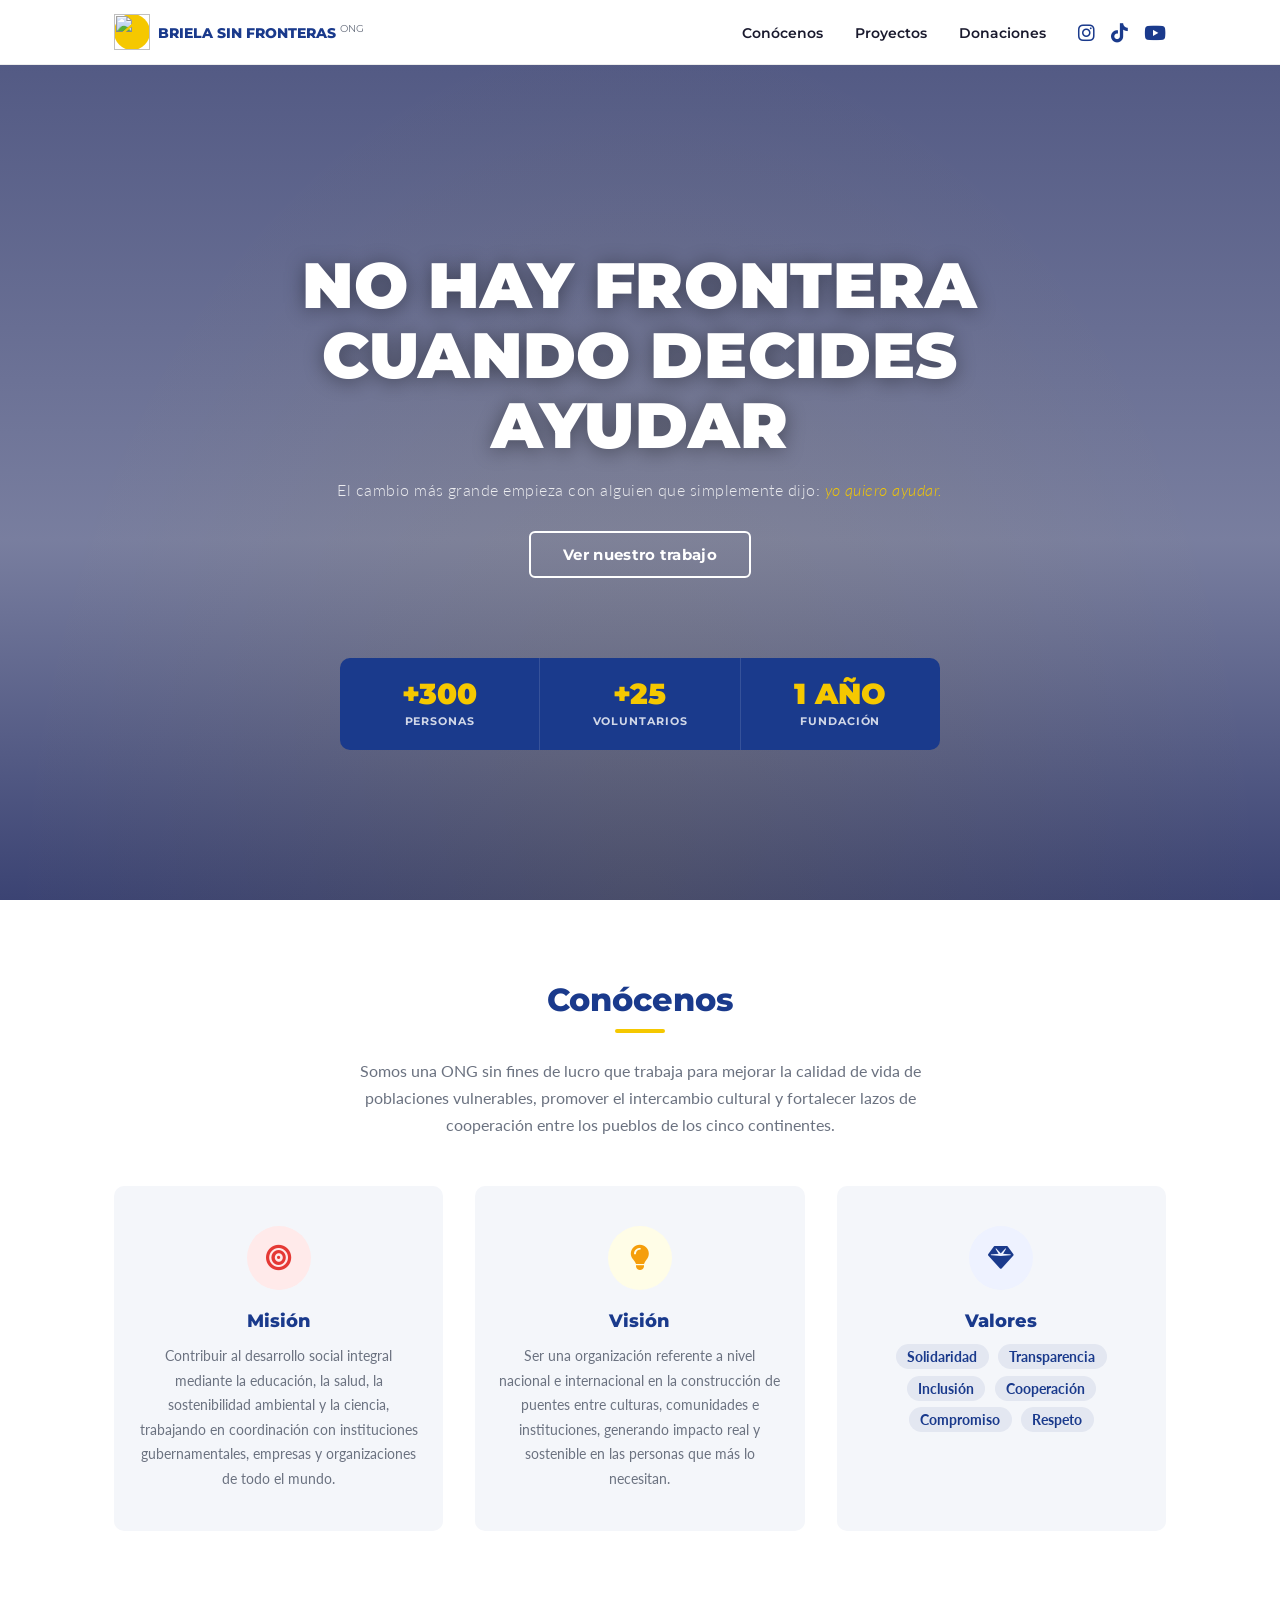
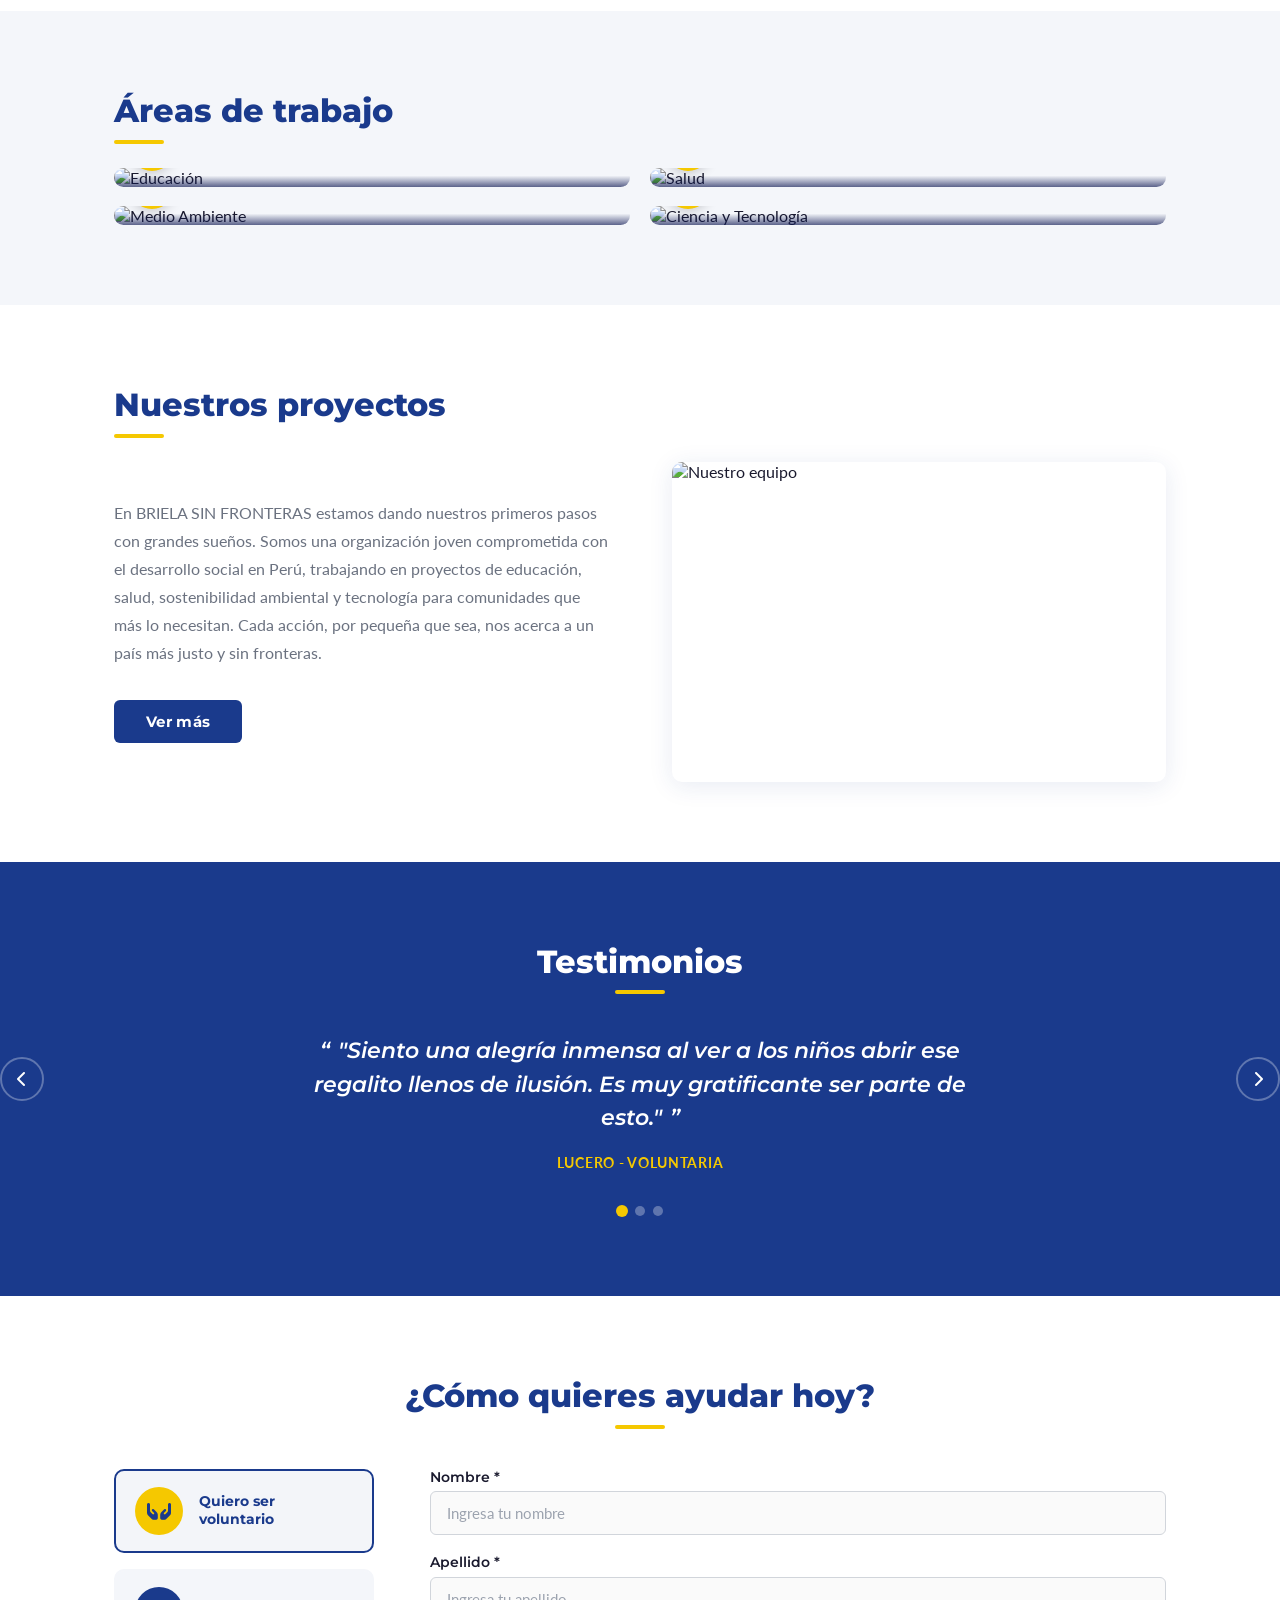
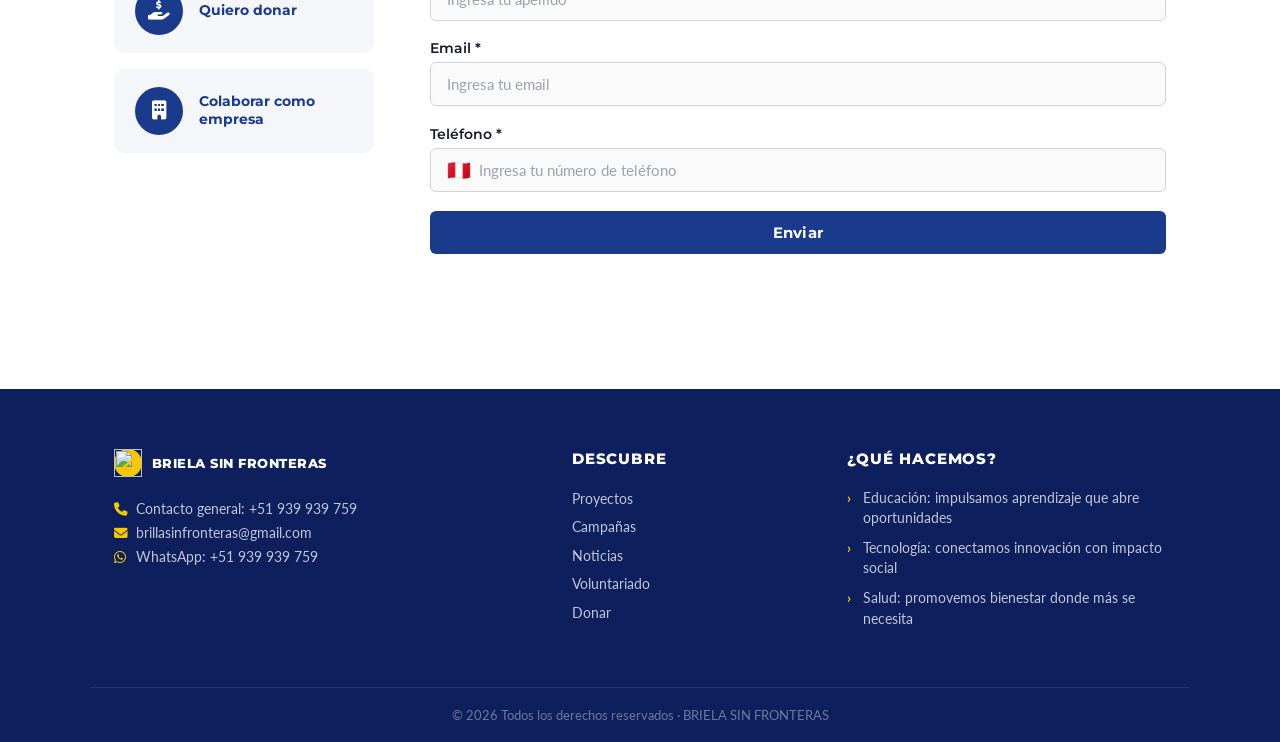
==== commit ddbd620d: "02 jun" ====
--- a/public/index.html
+++ b/public/index.html
@@ -4,13 +4,14 @@
     <meta charset="UTF-8" />
     <meta name="viewport" content="width=device-width, initial-scale=1.0" />
     <title>BRIELA SIN FRONTERAS</title>
-    <link rel="stylesheet" href="style.css?2606_002" />
+    <link rel="stylesheet" href="./assets/style.css?2606_003" />
     <link rel="stylesheet" href="https://cdnjs.cloudflare.com/ajax/libs/font-awesome/6.5.0/css/all.min.css" />
     <link
       href="https://fonts.googleapis.com/css2?family=Montserrat:wght@400;600;700;800;900&family=Lato:wght@300;400;700&display=swap"
       rel="stylesheet"
     />
-    <script src="main.js?2606_002" defer></script>
+    <script src="./assets/main.js?2606_003" defer></script>
+    <script src="./assets/send-email.js?2606_003" defer></script>
   </head>
   <body>
     <!-- NAVBAR -->
@@ -135,35 +136,19 @@
         <h2 class="section-title left">Áreas de trabajo</h2>
         <div class="areas-grid">
           <div class="area-card">
-            <img
-              src="https://images.unsplash.com/photo-1503676260728-1c00da094a0b?w=600&q=80"
-              alt="Educación"
-              loading="lazy"
-            />
+            <img src="./imgs/trabajo-01.webp" alt="Educación" loading="lazy" />
             <div class="area-badge"><i class="fa-solid fa-graduation-cap"></i></div>
           </div>
           <div class="area-card">
-            <img
-              src="https://images.unsplash.com/photo-1576091160399-112ba8d25d1d?w=600&q=80"
-              alt="Salud"
-              loading="lazy"
-            />
+            <img src="./imgs/trabajo-02.webp" alt="Salud" loading="lazy" />
             <div class="area-badge"><i class="fa-solid fa-stethoscope"></i></div>
           </div>
           <div class="area-card">
-            <img
-              src="https://images.unsplash.com/photo-1581578731548-c64695cc6952?w=600&q=80"
-              alt="Medio Ambiente"
-              loading="lazy"
-            />
+            <img src="./imgs/trabajo-03.webp" alt="Medio Ambiente" loading="lazy" />
             <div class="area-badge"><i class="fa-solid fa-leaf"></i></div>
           </div>
           <div class="area-card">
-            <img
-              src="https://images.unsplash.com/photo-1532094349884-543bc11b234d?w=600&q=80"
-              alt="Ciencia y Tecnología"
-              loading="lazy"
-            />
+            <img src="./imgs/trabajo-04.webp" alt="Ciencia y Tecnología" loading="lazy" />
             <div class="area-badge"><i class="fa-solid fa-flask"></i></div>
           </div>
         </div>
@@ -239,7 +224,7 @@
         <div class="ayudar-inner">
           <div class="ayudar-opciones">
             <div class="opcion active" data-opcion="voluntario">
-              <div class="opcion-icon"><i class="fa-solid fa-hands-holding-heart"></i></div>
+              <div class="opcion-icon"><i class="fa-solid fa-hands-holding"></i></div>
               <span>Quiero ser voluntario</span>
             </div>
             <div class="opcion" data-opcion="donar">
@@ -254,24 +239,26 @@
           <div class="ayudar-form">
             <div class="form-group">
               <label>Nombre *</label>
-              <input type="text" placeholder="Ingresa tu nombre" />
+              <input id="firstName" type="text" placeholder="Ingresa tu nombre" />
             </div>
             <div class="form-group">
               <label>Apellido *</label>
-              <input type="text" placeholder="Ingresa tu apellido" />
+              <input id="lastName" type="text" placeholder="Ingresa tu apellido" />
             </div>
             <div class="form-group">
               <label>Email *</label>
-              <input type="email" placeholder="Ingresa tu email" />
+              <input id="email" type="email" placeholder="Ingresa tu email" />
             </div>
             <div class="form-group">
               <label>Teléfono *</label>
               <div class="phone-input">
                 <span class="phone-flag">🇵🇪</span>
-                <input type="tel" placeholder="Ingresa tu número de teléfono" />
+                <input id="phone" type="tel" placeholder="Ingresa tu número de teléfono" />
               </div>
             </div>
             <button class="btn btn-primary full-width" id="formSubmit">Enviar</button>
+
+            <div id="formMessage" class="form-message"></div>
           </div>
         </div>
       </div>
--- a/public/assets/style.css
+++ b/public/assets/style.css
@@ -0,0 +1,1049 @@
+/* =============================================
+   BRILLA SIN FRONTERAS — style.css
+   ============================================= */
+
+/* ---- RESET & VARIABLES ---- */
+*,
+*::before,
+*::after {
+  box-sizing: border-box;
+  margin: 0;
+  padding: 0;
+}
+
+:root {
+  --yellow: #f5c800;
+  --blue: #1a3a8c;
+  --blue-dark: #122970;
+  --blue-light: #2550c8;
+  --white: #ffffff;
+  --gray-light: #f4f6fa;
+  --gray: #6b7280;
+  --text: #1a1a2e;
+  --radius: 10px;
+  --transition: 0.3s ease;
+  --shadow: 0 4px 24px rgba(26, 58, 140, 0.1);
+}
+
+html {
+  scroll-behavior: smooth;
+}
+
+body {
+  font-family: "Lato", sans-serif;
+  color: var(--text);
+  background: var(--white);
+  overflow-x: hidden;
+}
+
+img {
+  display: block;
+  width: 100%;
+  height: 100%;
+  object-fit: cover;
+}
+a {
+  text-decoration: none;
+  color: inherit;
+}
+ul {
+  list-style: none;
+}
+
+.container {
+  max-width: 1100px;
+  margin: 0 auto;
+  padding: 0 1.5rem;
+}
+
+.section {
+  padding: 80px 0;
+}
+
+/* ---- BUTTONS ---- */
+.btn {
+  display: inline-block;
+  padding: 0.75rem 2rem;
+  border-radius: 6px;
+  font-family: "Montserrat", sans-serif;
+  font-weight: 700;
+  font-size: 0.95rem;
+  cursor: pointer;
+  border: none;
+  transition: var(--transition);
+  letter-spacing: 0.02em;
+}
+.btn-primary {
+  background: var(--blue);
+  color: var(--white);
+}
+.btn-primary:hover {
+  background: var(--blue-light);
+  transform: translateY(-2px);
+}
+.btn-outline {
+  background: transparent;
+  color: var(--white);
+  border: 2px solid var(--white);
+}
+.btn-outline:hover {
+  background: var(--white);
+  color: var(--blue);
+}
+.full-width {
+  width: 100%;
+  text-align: center;
+}
+
+/* ---- SECTION TITLES ---- */
+.section-title {
+  font-family: "Montserrat", sans-serif;
+  font-size: 2rem;
+  font-weight: 800;
+  color: var(--blue);
+  text-align: center;
+  margin-bottom: 1.5rem;
+  position: relative;
+}
+.section-title.left {
+  text-align: left;
+}
+.section-title::after {
+  content: "";
+  display: block;
+  width: 50px;
+  height: 4px;
+  background: var(--yellow);
+  border-radius: 2px;
+  margin: 0.6rem auto 0;
+}
+.section-title.left::after {
+  margin-left: 0;
+}
+
+/* =============================================
+   NAVBAR
+   ============================================= */
+.navbar {
+  position: fixed;
+  top: 0;
+  left: 0;
+  right: 0;
+  z-index: 1000;
+  background: var(--white);
+  border-bottom: 1px solid rgba(0, 0, 0, 0.07);
+  transition: box-shadow var(--transition);
+}
+.navbar.scrolled {
+  box-shadow: var(--shadow);
+}
+
+.nav-container {
+  max-width: 1100px;
+  margin: 0 auto;
+  padding: 0 1.5rem;
+  height: 64px;
+  display: flex;
+  align-items: center;
+  gap: 2rem;
+  justify-content: space-between;
+}
+
+.nav-logo {
+  display: flex;
+  align-items: center;
+  gap: 0.5rem;
+  flex-shrink: 0;
+}
+.logo-icon {
+  width: 36px;
+  height: 36px;
+  background: var(--yellow);
+  border-radius: 50%;
+  display: flex;
+  align-items: center;
+  justify-content: center;
+  color: var(--blue);
+  font-size: 1rem;
+}
+.logo-icon.small {
+  width: 28px;
+  height: 28px;
+  font-size: 0.8rem;
+}
+.logo-text {
+  font-family: "Montserrat", sans-serif;
+  font-weight: 800;
+  font-size: 0.85rem;
+  color: var(--blue);
+  text-transform: uppercase;
+  line-height: 1.2;
+}
+.logo-text sup {
+  font-size: 0.6rem;
+  color: var(--gray);
+  font-weight: 400;
+  vertical-align: super;
+}
+
+.nav-links {
+  display: flex;
+  gap: 2rem;
+  margin-left: auto;
+}
+.nav-links a {
+  font-family: "Montserrat", sans-serif;
+  font-weight: 600;
+  font-size: 0.9rem;
+  color: var(--text);
+  transition: color var(--transition);
+  position: relative;
+}
+.nav-links a::after {
+  content: "";
+  position: absolute;
+  bottom: -4px;
+  left: 0;
+  right: 0;
+  height: 2px;
+  background: var(--yellow);
+  transform: scaleX(0);
+  transition: transform var(--transition);
+}
+.nav-links a:hover {
+  color: var(--blue);
+}
+.nav-links a:hover::after {
+  transform: scaleX(1);
+}
+
+.nav-social {
+  display: flex;
+  gap: 1rem;
+  font-size: 1.2rem;
+  color: var(--blue);
+}
+.nav-social a:hover {
+  color: var(--yellow);
+}
+
+.nav-toggle {
+  display: none;
+  flex-direction: column;
+  gap: 5px;
+  background: none;
+  border: none;
+  cursor: pointer;
+  padding: 4px;
+}
+.nav-toggle span {
+  display: block;
+  width: 24px;
+  height: 2px;
+  background: var(--blue);
+  border-radius: 2px;
+  transition: var(--transition);
+}
+
+/* =============================================
+   HERO
+   ============================================= */
+.hero {
+  min-height: 100vh;
+  background:
+    linear-gradient(to bottom, rgba(10, 20, 80, 0.72) 0%, rgba(10, 20, 80, 0.55) 60%, rgba(10, 20, 80, 0.8) 100%),
+    url("../imgs/hero.webp") center/cover no-repeat;
+  display: flex;
+  flex-direction: column;
+  justify-content: center;
+  align-items: center;
+  text-align: center;
+  padding: 100px 1.5rem 0;
+  position: relative;
+}
+
+.hero-overlay {
+  position: absolute;
+  inset: 0;
+  background: radial-gradient(ellipse at center bottom, rgba(245, 200, 0, 0.08) 0%, transparent 70%);
+  pointer-events: none;
+}
+
+.hero-content {
+  max-width: 780px;
+  z-index: 1;
+  animation: fadeUp 0.9s ease both;
+}
+
+.hero-title {
+  font-family: "Montserrat", sans-serif;
+  font-size: clamp(2rem, 5.5vw, 4rem);
+  font-weight: 900;
+  color: var(--white);
+  line-height: 1.1;
+  text-transform: uppercase;
+  letter-spacing: 0.01em;
+  margin-bottom: 1.2rem;
+  text-shadow: 0 2px 20px rgba(0, 0, 0, 0.4);
+}
+
+.hero-sub {
+  font-size: 1rem;
+  color: rgba(255, 255, 255, 0.85);
+  margin-bottom: 2rem;
+  font-style: normal;
+  font-weight: 300;
+  letter-spacing: 0.03em;
+}
+.hero-sub em {
+  font-style: italic;
+  color: var(--yellow);
+}
+
+.hero-stats {
+  display: flex;
+  gap: 0;
+  background: var(--blue);
+  border-radius: var(--radius);
+  overflow: hidden;
+  margin-top: 80px;
+  width: min(600px, 90%);
+  z-index: 1;
+  animation: fadeUp 0.9s 0.2s ease both;
+}
+
+.stat-item {
+  flex: 1;
+  display: flex;
+  flex-direction: column;
+  align-items: center;
+  padding: 1.4rem 1rem;
+  border-right: 1px solid rgba(255, 255, 255, 0.12);
+  transition: background var(--transition);
+}
+.stat-item:last-child {
+  border-right: none;
+}
+.stat-item:hover {
+  background: var(--blue-light);
+}
+
+.stat-number {
+  font-family: "Montserrat", sans-serif;
+  font-weight: 900;
+  font-size: 1.8rem;
+  color: var(--yellow);
+  line-height: 1;
+}
+.stat-label {
+  font-family: "Montserrat", sans-serif;
+  font-size: 0.7rem;
+  font-weight: 700;
+  color: rgba(255, 255, 255, 0.8);
+  letter-spacing: 0.08em;
+  margin-top: 0.3rem;
+  text-transform: uppercase;
+}
+
+/* =============================================
+   CONÓCENOS
+   ============================================= */
+.conocenos {
+  background: var(--white);
+}
+
+.section-intro {
+  text-align: center;
+  max-width: 640px;
+  margin: 0 auto 3rem;
+  color: var(--gray);
+  line-height: 1.7;
+  font-size: 1rem;
+}
+
+.mvv-grid {
+  display: grid;
+  grid-template-columns: repeat(3, 1fr);
+  gap: 2rem;
+}
+
+.mvv-card {
+  text-align: center;
+  padding: 2.5rem 1.5rem;
+  border-radius: var(--radius);
+  background: var(--gray-light);
+  transition:
+    transform var(--transition),
+    box-shadow var(--transition);
+}
+.mvv-card:hover {
+  transform: translateY(-6px);
+  box-shadow: var(--shadow);
+}
+
+.mvv-icon {
+  width: 64px;
+  height: 64px;
+  border-radius: 50%;
+  margin: 0 auto 1.2rem;
+  display: flex;
+  align-items: center;
+  justify-content: center;
+  font-size: 1.6rem;
+}
+.mvv-card:nth-child(1) .mvv-icon {
+  background: #ffeaea;
+  color: #e53935;
+}
+.mvv-card:nth-child(2) .mvv-icon {
+  background: #fffde7;
+  color: #f59e0b;
+}
+.mvv-card:nth-child(3) .mvv-icon {
+  background: #eef2ff;
+  color: var(--blue);
+}
+
+.mvv-card h3 {
+  font-family: "Montserrat", sans-serif;
+  font-weight: 800;
+  font-size: 1.15rem;
+  color: var(--blue);
+  margin-bottom: 0.75rem;
+}
+.mvv-card p {
+  font-size: 0.9rem;
+  color: var(--gray);
+  line-height: 1.7;
+}
+
+.values-list {
+  display: flex;
+  flex-wrap: wrap;
+  gap: 0.4rem 0.6rem;
+  justify-content: center;
+  margin-top: 0.3rem;
+}
+.values-list li {
+  font-size: 0.88rem;
+  color: var(--blue);
+  font-weight: 700;
+  background: rgba(26, 58, 140, 0.08);
+  padding: 0.25rem 0.7rem;
+  border-radius: 20px;
+}
+
+/* =============================================
+   ÁREAS DE TRABAJO
+   ============================================= */
+.areas {
+  background: var(--gray-light);
+}
+
+.areas-grid {
+  display: grid;
+  grid-template-columns: repeat(2, 1fr);
+  gap: 1.2rem;
+}
+
+.area-card {
+  position: relative;
+  /* height: 30rem; */
+  /* width: 20rem; */
+  border-radius: var(--radius);
+  overflow: hidden;
+  cursor: pointer;
+}
+.area-card img {
+  transition: transform 0.5s ease;
+}
+.area-card:hover img {
+  transform: scale(1.06);
+}
+.area-card::before {
+  content: "";
+  position: absolute;
+  inset: 0;
+  background: linear-gradient(to top, rgba(10, 20, 80, 0.65) 0%, transparent 60%);
+  z-index: 1;
+}
+
+.area-badge {
+  position: absolute;
+  bottom: 16px;
+  left: 16px;
+  width: 44px;
+  height: 44px;
+  background: var(--yellow);
+  border-radius: 50%;
+  display: flex;
+  align-items: center;
+  justify-content: center;
+  font-size: 1.1rem;
+  color: var(--blue-dark);
+  z-index: 2;
+  box-shadow: 0 2px 12px rgba(0, 0, 0, 0.2);
+}
+
+/* =============================================
+   PROYECTOS
+   ============================================= */
+.proyectos {
+  background: var(--white);
+}
+
+.proyectos-inner {
+  display: grid;
+  grid-template-columns: 1fr 1fr;
+  gap: 4rem;
+  align-items: center;
+}
+
+.proyectos-text p {
+  color: var(--gray);
+  line-height: 1.8;
+  font-size: 0.97rem;
+  margin-bottom: 2rem;
+}
+
+.proyectos-image {
+  height: 320px;
+  border-radius: var(--radius);
+  overflow: hidden;
+  box-shadow: var(--shadow);
+  position: relative;
+}
+.proyectos-image::before {
+  content: "";
+  position: absolute;
+  top: -10px;
+  left: -10px;
+  right: 10px;
+  bottom: 10px;
+  border: 3px solid var(--yellow);
+  border-radius: var(--radius);
+  z-index: -1;
+}
+
+/* =============================================
+   TESTIMONIOS
+   ============================================= */
+.testimonios {
+  background: var(--blue);
+  padding: 80px 0;
+  position: relative;
+  overflow: hidden;
+}
+.testimonios .section-title {
+  color: var(--white);
+}
+.testimonios .section-title::after {
+  background: var(--yellow);
+}
+
+.testimonios-slider {
+  position: relative;
+  max-width: 680px;
+  margin: 2.5rem auto 2rem;
+  min-height: 140px;
+  text-align: center;
+}
+
+.testimonio {
+  display: none;
+  animation: fadeIn 0.5s ease;
+}
+.testimonio.active {
+  display: block;
+}
+
+.testimonio blockquote {
+  font-family: "Montserrat", sans-serif;
+  font-size: clamp(1.1rem, 2.5vw, 1.4rem);
+  font-weight: 600;
+  color: var(--white);
+  line-height: 1.5;
+  quotes: "\201C" "\201D";
+  font-style: italic;
+}
+.testimonio blockquote::before {
+  content: open-quote;
+  margin-right: 2px;
+}
+.testimonio blockquote::after {
+  content: close-quote;
+  margin-left: 2px;
+}
+
+.testimonio cite {
+  display: block;
+  margin-top: 1.2rem;
+  font-size: 0.9rem;
+  color: var(--yellow);
+  font-style: normal;
+  font-weight: 700;
+  letter-spacing: 0.05em;
+  text-transform: uppercase;
+}
+
+.slider-dots {
+  display: flex;
+  justify-content: center;
+  gap: 0.5rem;
+  margin-top: 1.5rem;
+}
+.dot {
+  width: 10px;
+  height: 10px;
+  border-radius: 50%;
+  border: none;
+  background: rgba(255, 255, 255, 0.3);
+  cursor: pointer;
+  transition:
+    background var(--transition),
+    transform var(--transition);
+}
+.dot.active {
+  background: var(--yellow);
+  transform: scale(1.2);
+}
+
+.slider-arrow {
+  position: absolute;
+  top: 50%;
+  transform: translateY(-50%);
+  width: 44px;
+  height: 44px;
+  border-radius: 50%;
+  border: 2px solid rgba(255, 255, 255, 0.3);
+  background: transparent;
+  color: var(--white);
+  font-size: 1rem;
+  cursor: pointer;
+  display: flex;
+  align-items: center;
+  justify-content: center;
+  transition: var(--transition);
+}
+.slider-arrow:hover {
+  background: var(--yellow);
+  border-color: var(--yellow);
+  color: var(--blue);
+}
+.slider-arrow.prev {
+  left: 0;
+}
+.slider-arrow.next {
+  right: 0;
+}
+
+/* =============================================
+   CÓMO AYUDAR
+   ============================================= */
+.ayudar {
+  background: var(--white);
+}
+
+.ayudar-inner {
+  display: grid;
+  grid-template-columns: 260px 1fr;
+  gap: 3.5rem;
+  align-items: start;
+  margin-top: 2.5rem;
+}
+
+.ayudar-opciones {
+  display: flex;
+  flex-direction: column;
+  gap: 1rem;
+}
+
+.opcion {
+  display: flex;
+  align-items: center;
+  gap: 1rem;
+  padding: 1rem 1.2rem;
+  border-radius: var(--radius);
+  border: 2px solid var(--gray-light);
+  cursor: pointer;
+  transition: var(--transition);
+  background: var(--gray-light);
+}
+.opcion:hover,
+.opcion.active {
+  border-color: var(--blue);
+  background: rgba(26, 58, 140, 0.05);
+}
+.opcion-icon {
+  width: 48px;
+  height: 48px;
+  border-radius: 50%;
+  background: var(--blue);
+  color: var(--white);
+  display: flex;
+  align-items: center;
+  justify-content: center;
+  font-size: 1.2rem;
+  flex-shrink: 0;
+  transition: background var(--transition);
+}
+.opcion.active .opcion-icon {
+  background: var(--yellow);
+  color: var(--blue);
+}
+
+.opcion span {
+  font-family: "Montserrat", sans-serif;
+  font-weight: 700;
+  font-size: 0.85rem;
+  color: var(--blue);
+  line-height: 1.3;
+}
+
+/* Form */
+.ayudar-form {
+  display: flex;
+  flex-direction: column;
+  gap: 1.2rem;
+}
+
+.form-group {
+  display: flex;
+  flex-direction: column;
+  gap: 0.4rem;
+}
+.form-group label {
+  font-family: "Montserrat", sans-serif;
+  font-weight: 600;
+  font-size: 0.85rem;
+  color: var(--text);
+}
+.form-group input {
+  padding: 0.75rem 1rem;
+  border: 1.5px solid #d1d5db;
+  border-radius: 6px;
+  font-family: "Lato", sans-serif;
+  font-size: 0.95rem;
+  color: var(--text);
+  transition: border-color var(--transition);
+  outline: none;
+  background: #fafafa;
+}
+.form-group input:focus {
+  border-color: var(--blue);
+  background: var(--white);
+}
+.form-group input::placeholder {
+  color: #9ca3af;
+}
+
+.phone-input {
+  display: flex;
+  align-items: center;
+  gap: 0.5rem;
+  border: 1.5px solid #d1d5db;
+  border-radius: 6px;
+  padding: 0 1rem;
+  background: #fafafa;
+  transition: border-color var(--transition);
+}
+.phone-input:focus-within {
+  border-color: var(--blue);
+  background: var(--white);
+}
+.phone-flag {
+  font-size: 1.2rem;
+}
+.phone-input input {
+  border: none !important;
+  padding: 0.75rem 0 !important;
+  background: transparent !important;
+  flex: 1;
+}
+.phone-input input:focus {
+  border: none;
+}
+
+/* =============================================
+   FOOTER
+   ============================================= */
+.footer {
+  background: #0d1f5c;
+  color: rgba(255, 255, 255, 0.75);
+  padding: 60px 0 0;
+}
+
+.footer-grid {
+  display: grid;
+  grid-template-columns: 1.8fr 1fr 1.4fr;
+  gap: 3rem;
+  padding-bottom: 3rem;
+  border-bottom: 1px solid rgba(255, 255, 255, 0.1);
+}
+
+.footer-logo {
+  display: flex;
+  align-items: center;
+  gap: 0.6rem;
+  margin-bottom: 1.5rem;
+}
+.footer-logo span {
+  font-family: "Montserrat", sans-serif;
+  font-weight: 800;
+  font-size: 0.8rem;
+  color: var(--white);
+  letter-spacing: 0.04em;
+}
+
+.footer-contact p {
+  font-size: 0.85rem;
+  margin-bottom: 0.5rem;
+  display: flex;
+  align-items: center;
+  gap: 0.5rem;
+}
+.footer-contact i {
+  color: var(--yellow);
+  width: 14px;
+}
+.footer-contact a:hover {
+  color: var(--yellow);
+}
+
+.footer-col h4 {
+  font-family: "Montserrat", sans-serif;
+  font-weight: 800;
+  font-size: 0.95rem;
+  color: var(--white);
+  margin-bottom: 1.2rem;
+  text-transform: uppercase;
+  letter-spacing: 0.06em;
+}
+
+.footer-col ul li {
+  margin-bottom: 0.6rem;
+}
+.footer-col ul li a {
+  font-size: 0.88rem;
+  transition: color var(--transition);
+}
+.footer-col ul li a:hover {
+  color: var(--yellow);
+}
+
+.what-list li {
+  font-size: 0.85rem;
+  line-height: 1.5;
+  margin-bottom: 0.7rem;
+  padding-left: 1rem;
+  position: relative;
+}
+.what-list li::before {
+  content: "›";
+  position: absolute;
+  left: 0;
+  color: var(--yellow);
+  font-weight: 700;
+}
+
+.footer-bottom {
+  text-align: center;
+  padding: 1.2rem 0;
+  font-size: 0.8rem;
+  color: rgba(255, 255, 255, 0.4);
+}
+
+/* =============================================
+   ANIMATIONS
+   ============================================= */
+@keyframes fadeUp {
+  from {
+    opacity: 0;
+    transform: translateY(30px);
+  }
+  to {
+    opacity: 1;
+    transform: translateY(0);
+  }
+}
+@keyframes fadeIn {
+  from {
+    opacity: 0;
+  }
+  to {
+    opacity: 1;
+  }
+}
+
+.reveal {
+  opacity: 0;
+  transform: translateY(28px);
+  transition:
+    opacity 0.7s ease,
+    transform 0.7s ease;
+}
+.reveal.visible {
+  opacity: 1;
+  transform: none;
+}
+
+/* =============================================
+   TOAST NOTIFICATION
+   ============================================= */
+.toast {
+  position: fixed;
+  bottom: 2rem;
+  right: 2rem;
+  background: var(--blue);
+  color: var(--white);
+  padding: 1rem 1.5rem;
+  border-radius: var(--radius);
+  font-family: "Montserrat", sans-serif;
+  font-weight: 700;
+  font-size: 0.9rem;
+  box-shadow: 0 8px 32px rgba(26, 58, 140, 0.3);
+  transform: translateY(80px);
+  opacity: 0;
+  transition: all 0.4s cubic-bezier(0.34, 1.56, 0.64, 1);
+  z-index: 9999;
+  display: flex;
+  align-items: center;
+  gap: 0.6rem;
+}
+.toast.show {
+  transform: translateY(0);
+  opacity: 1;
+}
+.toast i {
+  color: var(--yellow);
+}
+
+/* =============================================
+   RESPONSIVE
+   ============================================= */
+@media (max-width: 900px) {
+  .mvv-grid {
+    grid-template-columns: 1fr;
+    gap: 1.5rem;
+  }
+  .areas-grid {
+    gap: 0.8rem;
+  }
+  .area-card {
+    height: 200px;
+  }
+  .proyectos-inner {
+    grid-template-columns: 1fr;
+    gap: 2rem;
+  }
+  .proyectos-image {
+    height: 240px;
+  }
+  .ayudar-inner {
+    grid-template-columns: 1fr;
+    gap: 2rem;
+  }
+  .ayudar-opciones {
+    flex-direction: row;
+    flex-wrap: wrap;
+  }
+  .opcion {
+    flex: 1;
+    min-width: 140px;
+  }
+  .footer-grid {
+    grid-template-columns: 1fr 1fr;
+    gap: 2rem;
+  }
+  .brand-col {
+    grid-column: 1 / -1;
+  }
+}
+
+@media (max-width: 680px) {
+  .nav-links,
+  .nav-social {
+    display: none;
+  }
+  .nav-toggle {
+    display: flex;
+  }
+  .hero-stats {
+    flex-direction: column;
+    width: 90%;
+    border-radius: var(--radius);
+  }
+  .stat-item {
+    border-right: none;
+    border-bottom: 1px solid rgba(255, 255, 255, 0.12);
+  }
+  .stat-item:last-child {
+    border-bottom: none;
+  }
+  .areas-grid {
+    /* grid-template-columns: 1fr; */
+    grid-template-columns: repeat(2, 1fr);
+  }
+  .area-card {
+    height: 20rem;
+    /* aspect-ratio: 1/1; */
+  }
+  .slider-arrow {
+    display: none;
+  }
+  .footer-grid {
+    grid-template-columns: 1fr;
+  }
+  .section {
+    padding: 56px 0;
+  }
+
+  /* Mobile menu open */
+  .navbar.open .nav-links,
+  .navbar.open .nav-social {
+    display: flex;
+    flex-direction: column;
+    position: absolute;
+    top: 64px;
+    left: 0;
+    right: 0;
+    background: var(--white);
+    padding: 1.5rem;
+    border-bottom: 1px solid #eee;
+    box-shadow: var(--shadow);
+    gap: 1rem;
+    z-index: 999;
+  }
+  .navbar.open .nav-social {
+    flex-direction: row;
+    border-bottom: none;
+    padding-top: 0;
+    top: 12.5rem;
+    display: flex;
+    justify-content: center;
+    align-items: center;
+    padding-top: 1rem;
+  }
+}
+
+
+.form-message {
+  margin-top: 12px;
+  text-align: center;
+  font-size: 0.95rem;
+  font-weight: 600;
+  min-height: 24px;
+  transition: all 0.3s ease;
+}
+
+.form-message.success {
+  color: #16a34a;
+}
+
+.form-message.error {
+  color: #dc2626;
+}
+
+.form-message.loading {
+  color: #666;
+}
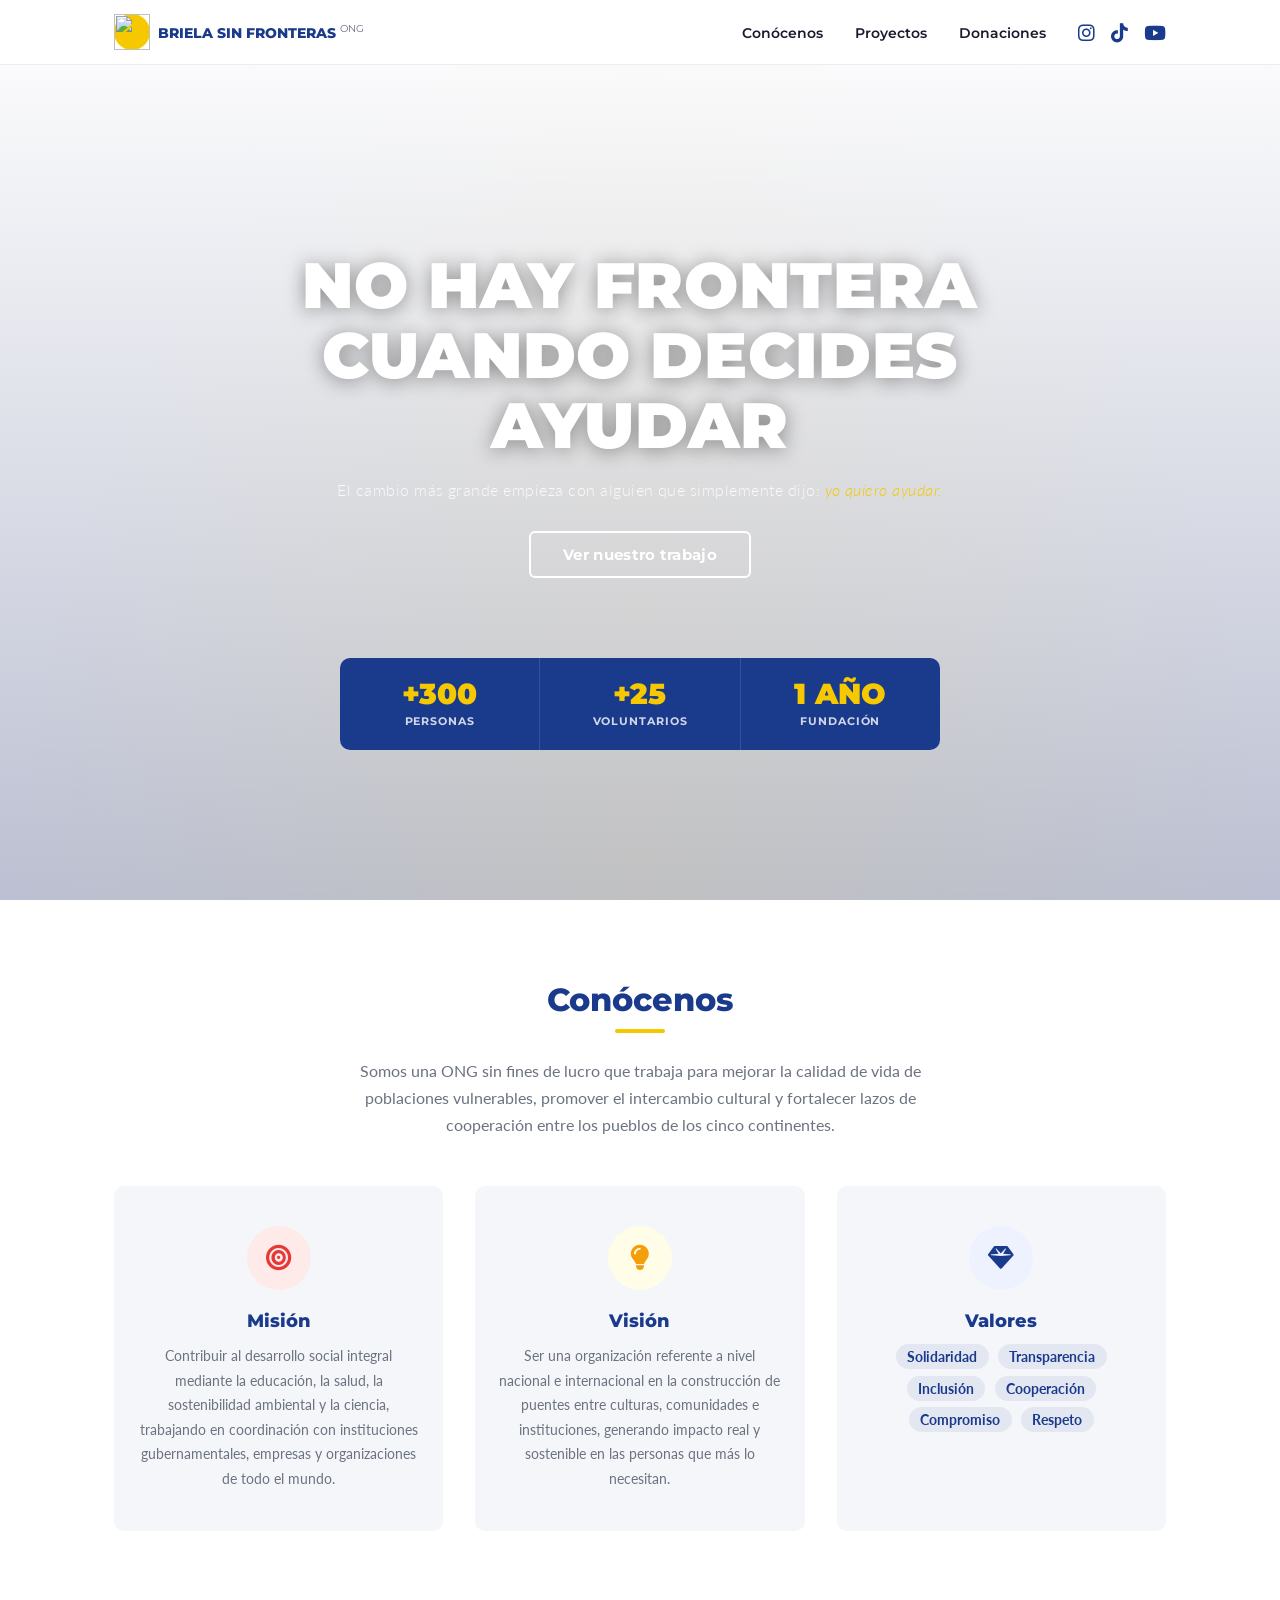
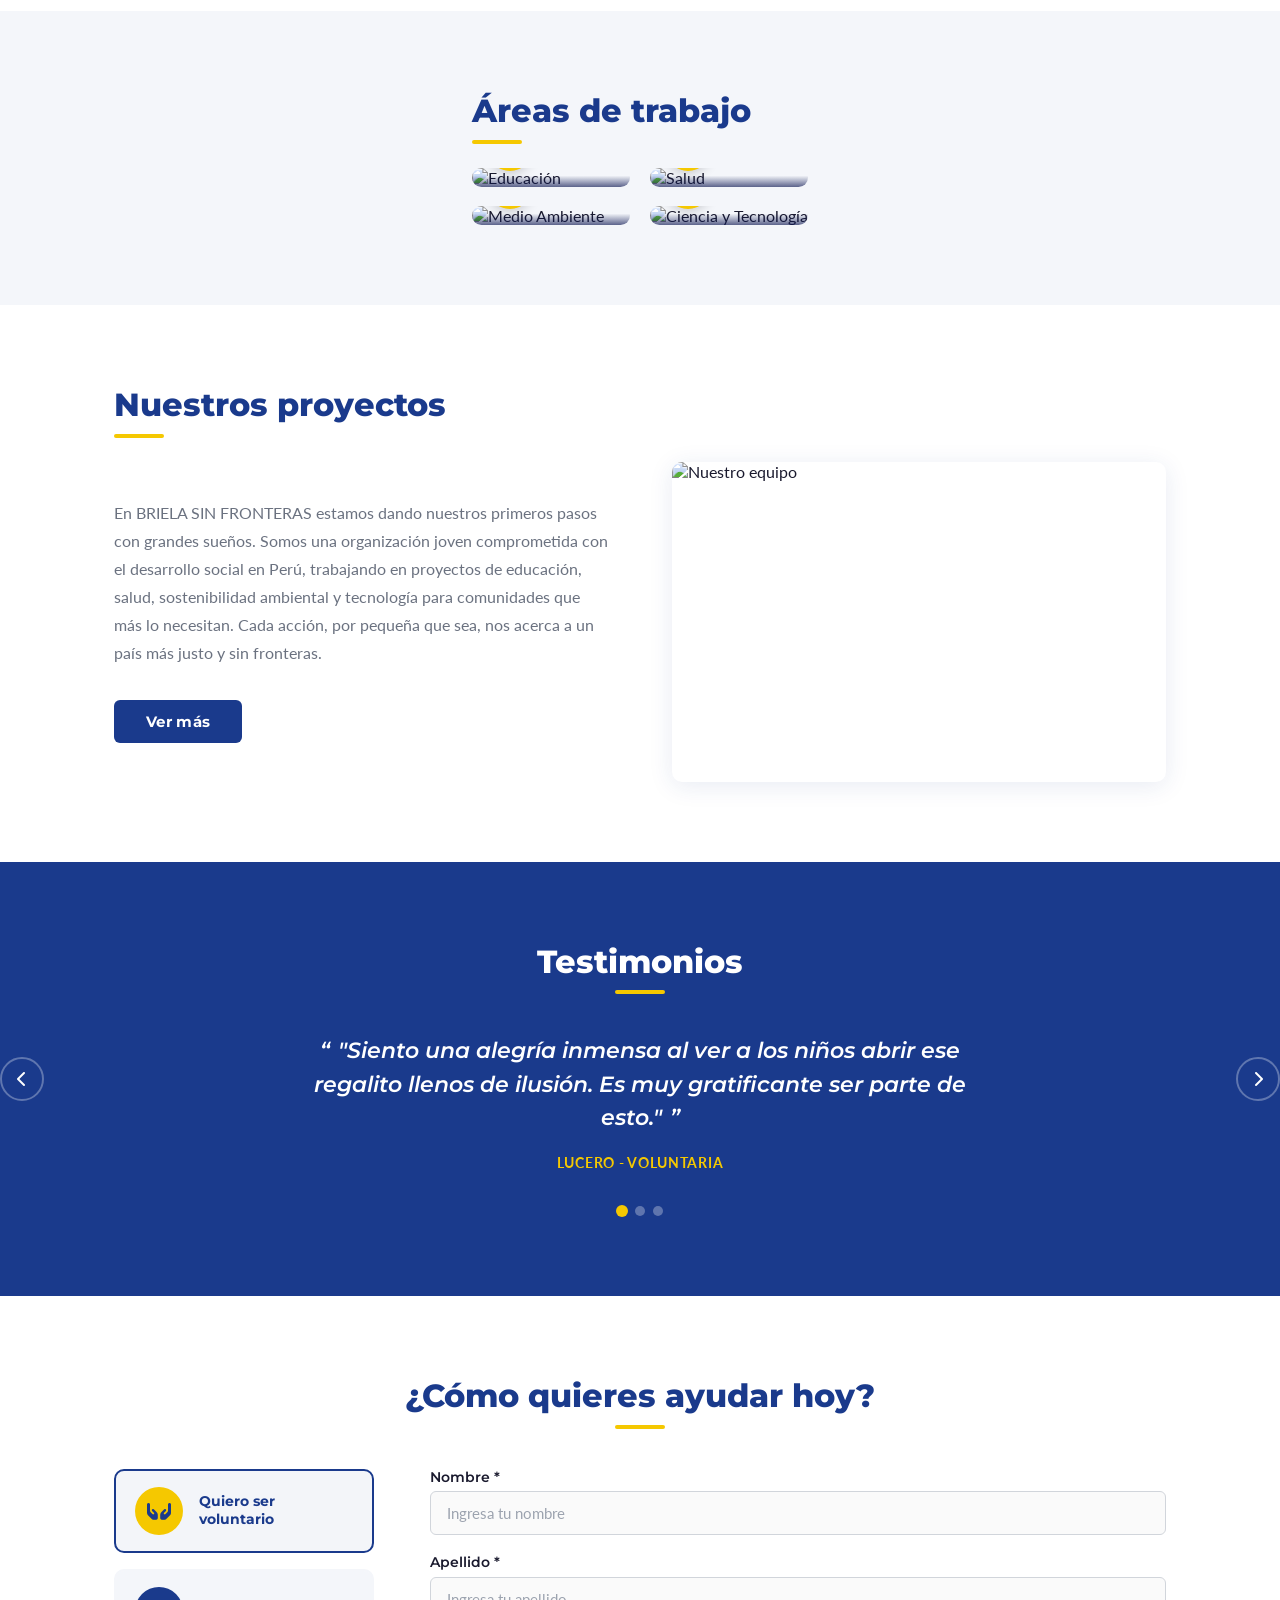
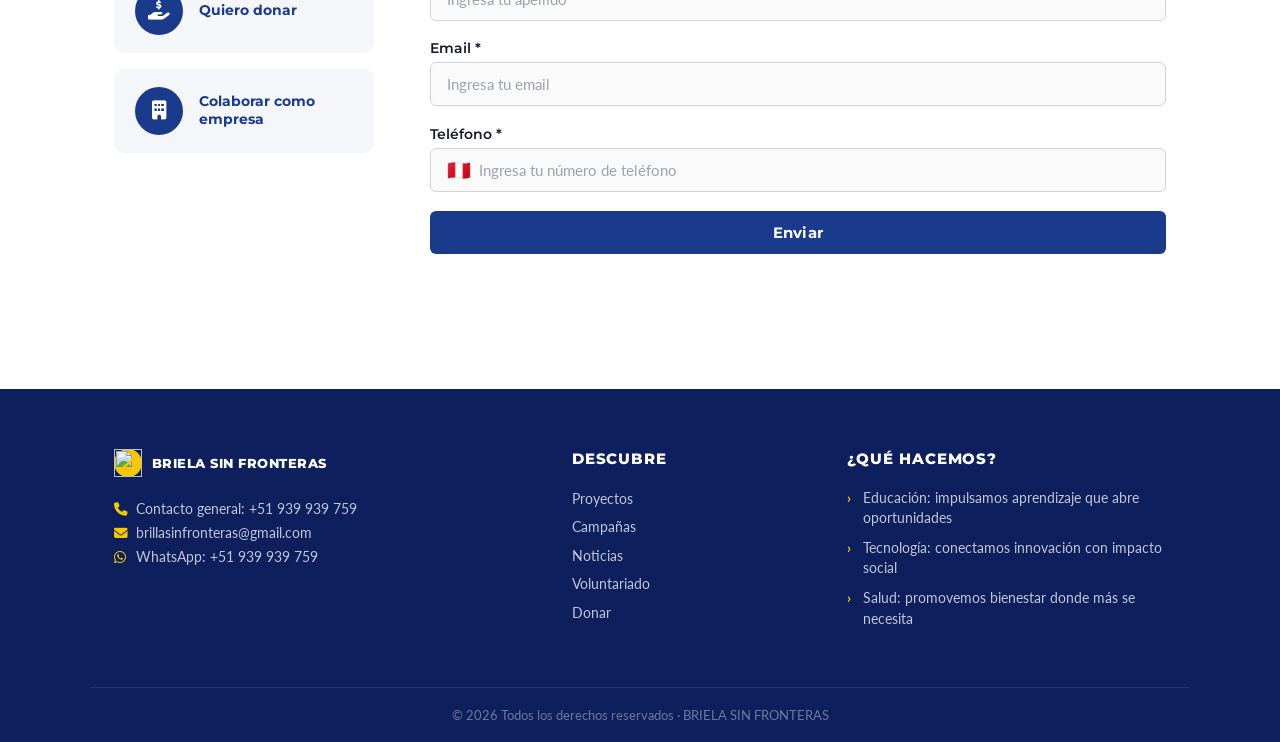
==== commit 45460db5: "06 jun" ====
--- a/public/index.html
+++ b/public/index.html
@@ -3,62 +3,22 @@
   <head>
     <meta charset="UTF-8" />
     <meta name="viewport" content="width=device-width, initial-scale=1.0" />
-    <title>BRIELA SIN FRONTERAS</title>
-    <link rel="stylesheet" href="./assets/style.css?2606_003" />
+    <title>Briela Sin Fronteras ONG</title>
+    <meta name="description" content="Somos una ONG sin fines de lucro que trabaja para mejorar la calidad de vida de poblaciones vulnerables" />
+    <meta property="og:image" content="https://brielasinfronteras.org/imgs/fb-cover.webp" />
+
+    <link rel="stylesheet" href="./assets/styles.css?v=2606-004" />
     <link rel="stylesheet" href="https://cdnjs.cloudflare.com/ajax/libs/font-awesome/6.5.0/css/all.min.css" />
     <link
       href="https://fonts.googleapis.com/css2?family=Montserrat:wght@400;600;700;800;900&family=Lato:wght@300;400;700&display=swap"
       rel="stylesheet"
     />
-    <script src="./assets/main.js?2606_003" defer></script>
-    <script src="./assets/send-email.js?2606_003" defer></script>
+    <script src="./assets/layout.js?v=2606-004" type="module" defer></script>
+    <script src="./assets/home.js?v=2606-004" type="module" defer></script>
+    <script src="./assets/send-email.js?v=2606-004" defer></script>
   </head>
   <body>
-    <!-- NAVBAR -->
-    <nav class="navbar" id="navbar">
-      <div class="nav-container">
-        <div class="nav-logo">
-          <div class="logo-icon">
-            <img src="./imgs/logo.webp" alt="" />
-          </div>
-          <span class="logo-text">BRIELA SIN FRONTERAS <sup>ONG</sup></span>
-        </div>
-        <ul class="nav-links">
-          <li><a href="#conocenos">Conócenos</a></li>
-          <li><a href="#proyectos">Proyectos</a></li>
-          <li><a href="#donaciones">Donaciones</a></li>
-        </ul>
-        <div class="nav-social">
-          <a
-            href="https://instagram.com/brielasinfronteras"
-            target="_blank"
-            rel="noopener noreferrer"
-            aria-label="Instagram"
-          >
-            <i class="fa-brands fa-instagram"></i>
-          </a>
-
-          <a
-            href="https://tiktok.com/@brielasinfronteras"
-            target="_blank"
-            rel="noopener noreferrer"
-            aria-label="TikTok"
-          >
-            <i class="fa-brands fa-tiktok"></i>
-          </a>
-
-          <a
-            href="https://youtube.com/@brielasinfronterasoficial"
-            target="_blank"
-            rel="noopener noreferrer"
-            aria-label="YouTube"
-          >
-            <i class="fa-brands fa-youtube"></i>
-          </a>
-        </div>
-        <button class="nav-toggle" id="navToggle" aria-label="Menú"><span></span><span></span><span></span></button>
-      </div>
-    </nav>
+    <!-- navbar se inyecta via navbar.js -->
 
     <!-- HERO -->
     <section class="hero" id="inicio">
@@ -94,7 +54,6 @@
           Somos una ONG sin fines de lucro que trabaja para mejorar la calidad de vida de poblaciones vulnerables,
           promover el intercambio cultural y fortalecer lazos de cooperación entre los pueblos de los cinco continentes.
         </p>
-
         <div class="mvv-grid">
           <div class="mvv-card">
             <div class="mvv-icon"><i class="fa-solid fa-bullseye"></i></div>
@@ -257,56 +216,12 @@
               </div>
             </div>
             <button class="btn btn-primary full-width" id="formSubmit">Enviar</button>
-
             <div id="formMessage" class="form-message"></div>
           </div>
         </div>
       </div>
     </section>
 
-    <!-- FOOTER -->
-    <footer class="footer">
-      <div class="container footer-grid">
-        <div class="footer-col brand-col">
-          <div class="footer-logo">
-            <div class="logo-icon small">
-              <img src="./imgs/logo.webp" alt="" />
-            </div>
-            <span>BRIELA SIN FRONTERAS</span>
-          </div>
-          <div class="footer-contact">
-            <p><i class="fa-solid fa-phone"></i> Contacto general: +51 939 939 759</p>
-            <p>
-              <i class="fa-solid fa-envelope"></i>
-              <a href="mailto:brillasinfronteras@gmail.com">brillasinfronteras@gmail.com</a>
-            </p>
-            <p><i class="fa-brands fa-whatsapp"></i> WhatsApp: +51 939 939 759</p>
-          </div>
-        </div>
-
-        <div class="footer-col">
-          <h4>Descubre</h4>
-          <ul>
-            <li><a href="#">Proyectos</a></li>
-            <li><a href="#">Campañas</a></li>
-            <li><a href="#">Noticias</a></li>
-            <li><a href="#">Voluntariado</a></li>
-            <li><a href="#">Donar</a></li>
-          </ul>
-        </div>
-
-        <div class="footer-col">
-          <h4>¿Qué hacemos?</h4>
-          <ul class="what-list">
-            <li>Educación: impulsamos aprendizaje que abre oportunidades</li>
-            <li>Tecnología: conectamos innovación con impacto social</li>
-            <li>Salud: promovemos bienestar donde más se necesita</li>
-          </ul>
-        </div>
-      </div>
-      <div class="footer-bottom">
-        <p>© 2026 Todos los derechos reservados · BRIELA SIN FRONTERAS</p>
-      </div>
-    </footer>
+    <!-- footer se inyecta via footer.js -->
   </body>
 </html>
--- a/public/assets/styles.css
+++ b/public/assets/styles.css
@@ -0,0 +1,15 @@
+/* =============================================
+   BRILLA SIN FRONTERAS — style.css
+   Importa base + todos los componentes en orden
+   ============================================= */
+
+@import "./base.css?v=2606-004";
+
+@import "./components/navbar/navbar.css?v=2606-004";
+@import "./components/hero/hero.css?v=2606-004";
+@import "./components/conocenos/conocenos.css?v=2606-004";
+@import "./components/areas/areas.css?v=2606-004";
+@import "./components/proyectos/proyectos.css?v=2606-004";
+@import "./components/testimonios/testimonios.css?v=2606-004";
+@import "./components/ayudar/ayudar.css?v=2606-004";
+@import "./components/footer/footer.css?v=2606-004";
